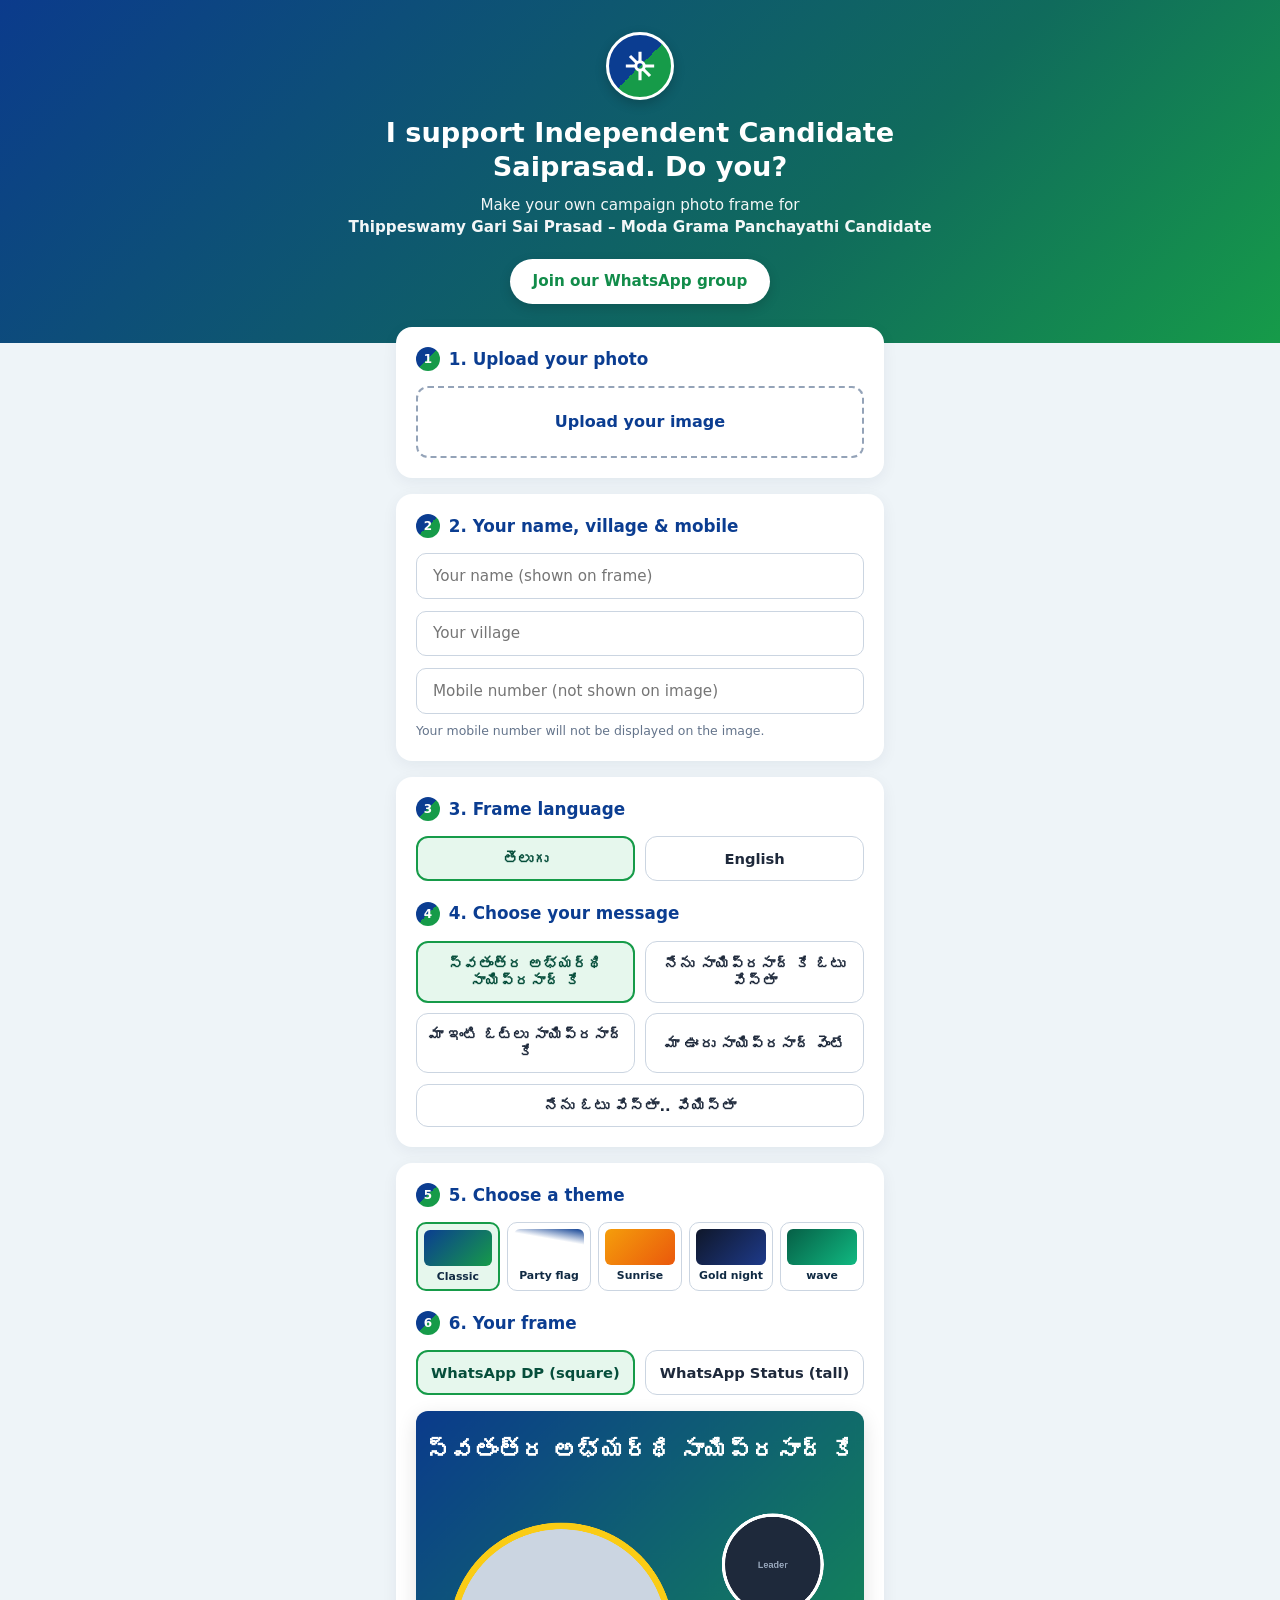
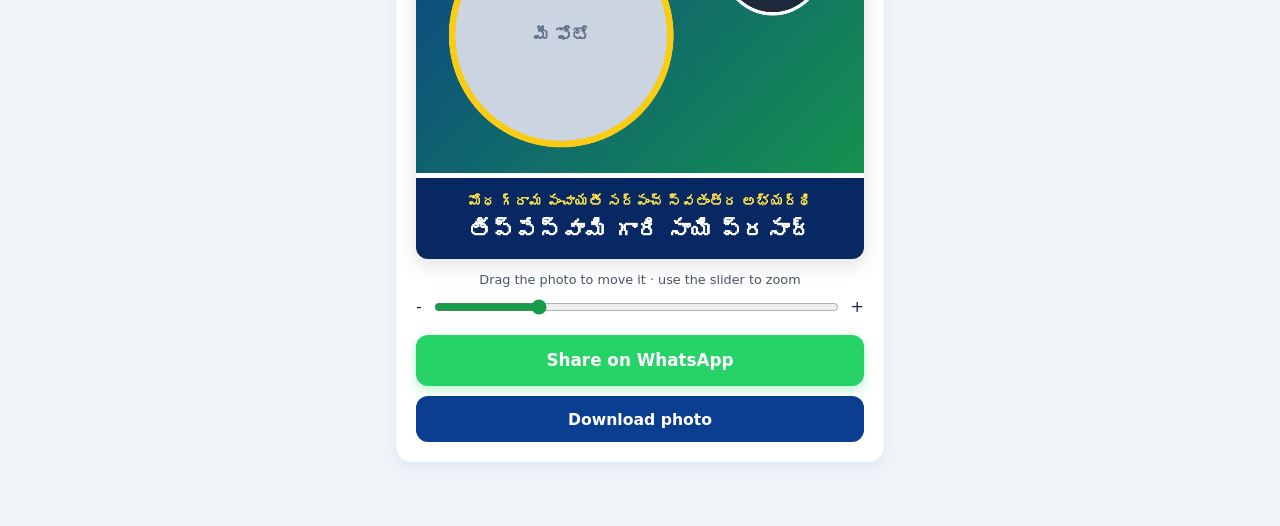
==== index.html @ f36d34f2 "Add files via upload" ====
<!DOCTYPE html>
<html lang="en">
<head>
  <meta charset="UTF-8" />
  <meta name="viewport" content="width=device-width, initial-scale=1.0" />
  <title>I Support Independent Candidate SaiPrasad</title>
  <link rel="stylesheet" href="style.css" />
</head>
<body>

  <!-- Header -->
  <header class="hero">
    <div class="logo-circle">
      <svg width="34" height="34" viewBox="0 0 24 24" fill="none" stroke="#fff" stroke-width="2.2">
        <circle cx="12" cy="12" r="3"/>
        <path d="M12 2v7M12 15v7M4.93 4.93l4.95 4.95M14.12 14.12l4.95 4.95M2 12h7M15 12h7"/>
      </svg>
    </div>
    <h1>I support Independent Candidate<br>Saiprasad. Do you?</h1>
    <p>Make your own campaign photo frame for<br><strong>Thippeswamy Gari Sai Prasad – Moda Grama Panchayathi Candidate</strong></p>
    <a href="#whatsapp-group" class="whatsapp-pill">Join our WhatsApp group</a>
  </header>

  <main class="container">

    <!-- Step 1: Upload -->
    <section class="card">
      <div class="step-title"><span class="step-badge">1</span> 1. Upload your photo</div>
      <label class="upload-box" for="photoInput">
        Upload your image
        <input type="file" id="photoInput" accept="image/*" hidden />
      </label>
    </section>

    <!-- Step 2: Supporter Info -->
    <section class="card">
      <div class="step-title"><span class="step-badge">2</span> 2. Your name, village &amp; mobile</div>
      <div class="input-group">
        <input type="text" id="supporterName" placeholder="Your name (shown on frame)" />
        <input type="text" id="supporterVillage" placeholder="Your village" />
        <input type="tel" id="supporterMobile" placeholder="Mobile number (not shown on image)" />
      </div>
      <p class="privacy-note">Your mobile number will not be displayed on the image.</p>
    </section>

    <!-- Step 3 & 4: Language & Slogans -->
    <section class="card">
      <div class="step-title"><span class="step-badge">3</span> 3. Frame language</div>
      <div class="grid-2" style="margin-bottom: 1.25rem;">
        <button type="button" class="opt-btn active" data-lang="te">తెలుగు</button>
        <button type="button" class="opt-btn" data-lang="en">English</button>
      </div>

      <div class="step-title"><span class="step-badge">4</span> 4. Choose your message</div>
      <div class="grid-2" id="sloganContainer"></div>
    </section>

    <!-- Step 5 & 6: Theme & Frame Size -->
    <section class="card">
      <div class="step-title"><span class="step-badge">5</span> 5. Choose a theme</div>
      <div class="theme-grid" id="themeGrid" style="margin-bottom: 1.25rem;">
        <div class="theme-card active" data-theme="classic">
          <div class="swatch" style="background: linear-gradient(135deg, #0b3d91, #169b49);"></div>
          <span class="theme-label">Classic</span>
        </div>
        <div class="theme-card" data-theme="flag">
          <div class="swatch" style="background: linear-gradient(190deg, #0b3d91, #ffffff 33%, #ffffff);"></div>
          <span class="theme-label">Party flag</span>
        </div>
        <div class="theme-card" data-theme="sunrise">
          <div class="swatch" style="background: linear-gradient(135deg, #f59e0b, #ea580c);"></div>
          <span class="theme-label">Sunrise</span>
        </div>
        <div class="theme-card" data-theme="gold">
          <div class="swatch" style="background: linear-gradient(135deg, #0f172a, #1e3a8a);"></div>
          <span class="theme-label">Gold night</span>
        </div>
        <div class="theme-card" data-theme="wave">
          <div class="swatch" style="background: linear-gradient(135deg, #065f46, #10b981);"></div>
          <span class="theme-label"> wave</span>
        </div>
      </div>

      <div class="step-title"><span class="step-badge">6</span> 6. Your frame</div>
      <div class="grid-2">
        <button type="button" class="opt-btn active" data-format="square">WhatsApp DP (square)</button>
        <button type="button" class="opt-btn" data-format="tall">WhatsApp Status (tall)</button>
      </div>

      <div class="canvas-wrapper">
        <canvas id="frameCanvas" width="1080" height="1080"></canvas>
      </div>

      <p class="controls-hint">Drag the photo to move it &middot; use the slider to zoom</p>
      <div class="zoom-row">
        <span>-</span>
        <input type="range" id="zoomSlider" min="0.5" max="2.5" step="0.02" value="1" />
        <span>+</span>
      </div>

      <button type="button" class="btn-primary" id="shareBtn">Share on WhatsApp</button>
      <button type="button" class="btn-secondary" id="downloadBtn">Download photo</button>
    </section>
  </main>

  <script src="app.js"></script>
</body>
</html>
---- style.css ----
:root {
  --blue: #0b3d91;
  --green: #169b49;
  --bg: #eef4f8;
  --card: #ffffff;
  --text: #102a43;
  --border: #cbd5e1;
  --active-bg: #e6f7ed;
}

* {
  box-sizing: border-box;
  margin: 0;
  padding: 0;
}

body {
  font-family: system-ui, -apple-system, 'Segoe UI', Roboto, 'Noto Sans Telugu', sans-serif;
  background-color: var(--bg);
  color: var(--text);
  line-height: 1.5;
  padding-bottom: 3rem;
}

.hero {
  background: linear-gradient(135deg, #0b3b8c 0%, #106b5c 65%, #169b49 100%);
  color: #ffffff;
  text-align: center;
  padding: 2rem 1.25rem 2.4rem;
  position: relative;
  overflow: hidden;
}

.logo-circle {
  width: 68px;
  height: 68px;
  border-radius: 50%;
  background: linear-gradient(135deg, #0b3d91 50%, #169b49 50%);
  border: 3px solid #ffffff;
  margin: 0 auto 1rem;
  display: flex;
  align-items: center;
  justify-content: center;
  box-shadow: 0 4px 12px rgba(0, 0, 0, 0.2);
}

.hero h1 {
  font-size: 1.7rem;
  font-weight: 800;
  line-height: 1.25;
  margin-bottom: 0.6rem;
}

.hero p {
  font-size: 0.95rem;
  opacity: 0.95;
  margin-bottom: 1.25rem;
}

.whatsapp-pill {
  display: inline-flex;
  align-items: center;
  gap: 0.5rem;
  background: #ffffff;
  color: #128c4a;
  font-weight: 700;
  font-size: 0.95rem;
  padding: 0.7rem 1.4rem;
  border-radius: 999px;
  text-decoration: none;
  box-shadow: 0 4px 12px rgba(0, 0, 0, 0.15);
}

.container {
  max-width: 520px;
  margin: -1rem auto 0;
  padding: 0 1rem;
  position: relative;
  z-index: 2;
}

.card {
  background: var(--card);
  border-radius: 16px;
  padding: 1.25rem;
  margin-bottom: 1rem;
  box-shadow: 0 4px 16px rgba(16, 42, 67, 0.06);
}

.step-title {
  display: flex;
  align-items: center;
  gap: 0.55rem;
  font-size: 1.05rem;
  font-weight: 700;
  color: #0b3d91;
  margin-bottom: 0.9rem;
}

.step-badge {
  width: 24px;
  height: 24px;
  border-radius: 50%;
  background: linear-gradient(135deg, #0b3d91 50%, #169b49 50%);
  color: #fff;
  font-size: 0.75rem;
  display: inline-flex;
  align-items: center;
  justify-content: center;
  flex-shrink: 0;
}

.upload-box {
  border: 2px dashed #94a3b8;
  border-radius: 12px;
  padding: 1.35rem;
  text-align: center;
  cursor: pointer;
  color: #0b3d91;
  font-weight: 700;
  font-size: 1rem;
  transition: background 0.2s;
  display: block;
}

.upload-box:hover {
  background: #f8fafc;
}

.input-group {
  display: flex;
  flex-direction: column;
  gap: 0.75rem;
}

input[type="text"],
input[type="tel"] {
  width: 100%;
  padding: 0.8rem 1rem;
  border: 1.5px solid var(--border);
  border-radius: 10px;
  font-size: 0.95rem;
  font-family: inherit;
  outline: none;
}

input:focus {
  border-color: var(--green);
}

.privacy-note {
  font-size: 0.78rem;
  color: #64748b;
  margin-top: 0.5rem;
}

.grid-2 {
  display: grid;
  grid-template-columns: 1fr 1fr;
  gap: 0.65rem;
}

.opt-btn {
  background: #ffffff;
  border: 1.5px solid var(--border);
  border-radius: 12px;
  padding: 0.75rem 0.6rem;
  font-family: inherit;
  font-size: 0.92rem;
  font-weight: 700;
  color: #1e293b;
  cursor: pointer;
  text-align: center;
  transition: all 0.15s ease;
}

.opt-btn.full {
  grid-column: 1 / -1;
}

.opt-btn.active {
  border: 2px solid var(--green);
  background: var(--active-bg);
  color: #064e3b;
}

.theme-grid {
  display: grid;
  grid-template-columns: repeat(5, 1fr);
  gap: 0.45rem;
}

.theme-card {
  border: 1.5px solid var(--border);
  border-radius: 10px;
  padding: 0.35rem;
  text-align: center;
  cursor: pointer;
  background: #fff;
}

.theme-card.active {
  border: 2px solid var(--green);
  background: var(--active-bg);
}

.swatch {
  height: 36px;
  border-radius: 6px;
  margin-bottom: 0.3rem;
}

.theme-label {
  font-size: 0.68rem;
  font-weight: 700;
  display: block;
  line-height: 1.15;
}

.canvas-wrapper {
  margin-top: 1rem;
  border-radius: 12px;
  overflow: hidden;
  box-shadow: 0 6px 20px rgba(0, 0, 0, 0.12);
  background: #e2e8f0;
  touch-action: none;
}

canvas {
  width: 100%;
  height: auto;
  display: block;
  cursor: grab;
}

canvas:active {
  cursor: grabbing;
}

.controls-hint {
  text-align: center;
  font-size: 0.8rem;
  color: #475569;
  margin: 0.65rem 0 0.4rem;
}

.zoom-row {
  display: flex;
  align-items: center;
  gap: 0.75rem;
  margin-bottom: 1rem;
}

.zoom-row input[type="range"] {
  flex: 1;
  accent-color: var(--green);
}

.btn-primary {
  width: 100%;
  background: #25d366;
  color: #ffffff;
  border: none;
  border-radius: 12px;
  padding: 0.95rem;
  font-size: 1.05rem;
  font-weight: 700;
  font-family: inherit;
  cursor: pointer;
  margin-bottom: 0.65rem;
  box-shadow: 0 4px 12px rgba(37, 211, 102, 0.3);
}

.btn-secondary {
  width: 100%;
  background: #0b3d91;
  color: #ffffff;
  border: none;
  border-radius: 12px;
  padding: 0.85rem;
  font-size: 0.98rem;
  font-weight: 700;
  font-family: inherit;
  cursor: pointer;
}
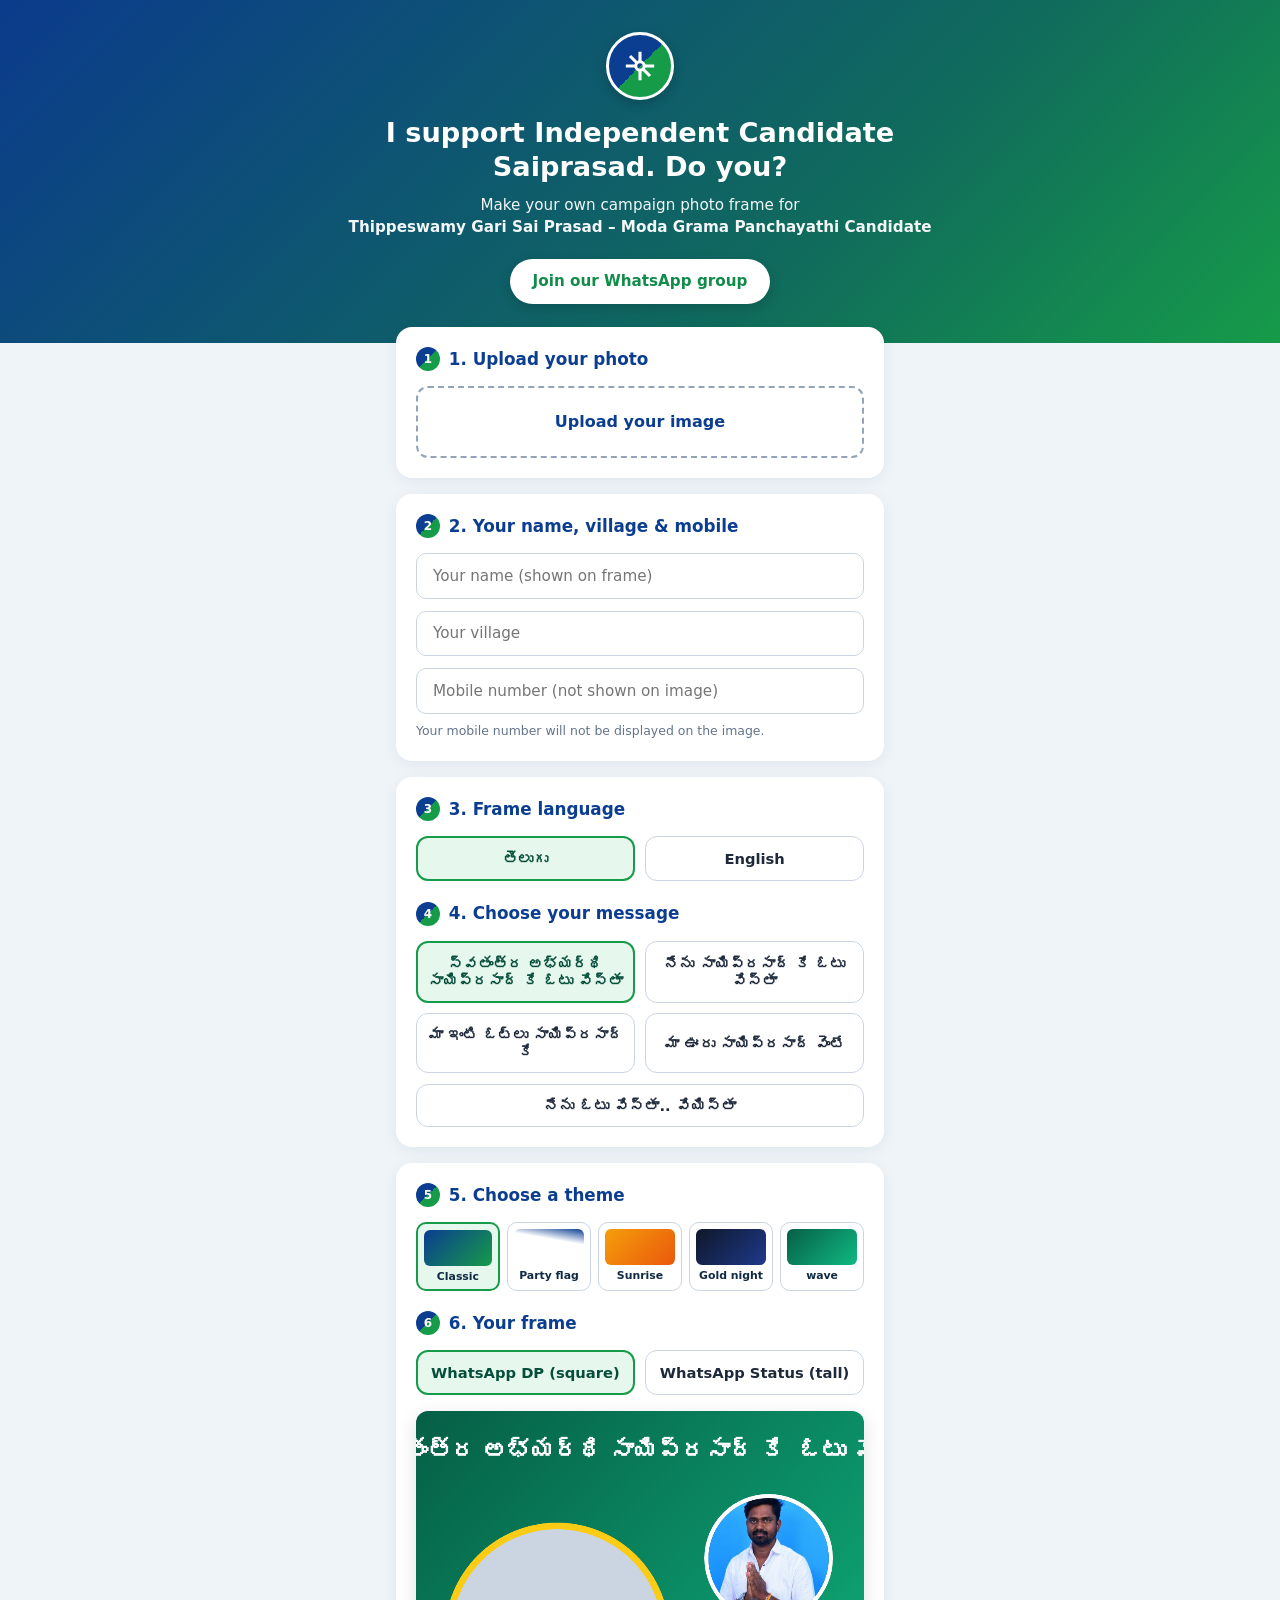
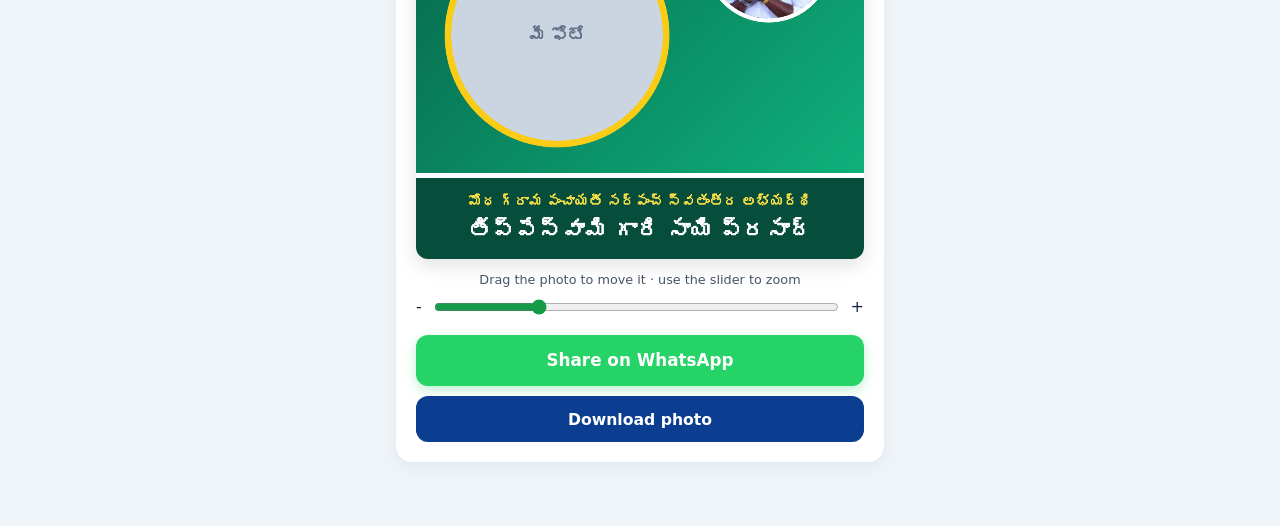
==== commit 5f3e3f55: "Update index.html" ====
--- a/index.html
+++ b/index.html
@@ -18,7 +18,7 @@
     </div>
     <h1>I support Independent Candidate<br>Saiprasad. Do you?</h1>
     <p>Make your own campaign photo frame for<br><strong>Thippeswamy Gari Sai Prasad – Moda Grama Panchayathi Candidate</strong></p>
-    <a href="#whatsapp-group" class="whatsapp-pill">Join our WhatsApp group</a>
+    <a href="https://chat.whatsapp.com/IqmFqqTO0n0EGqBAKA2Isl?s=sh&p=a&iam=2" class="whatsapp-pill">Join our WhatsApp group</a>
   </header>
 
   <main class="container">
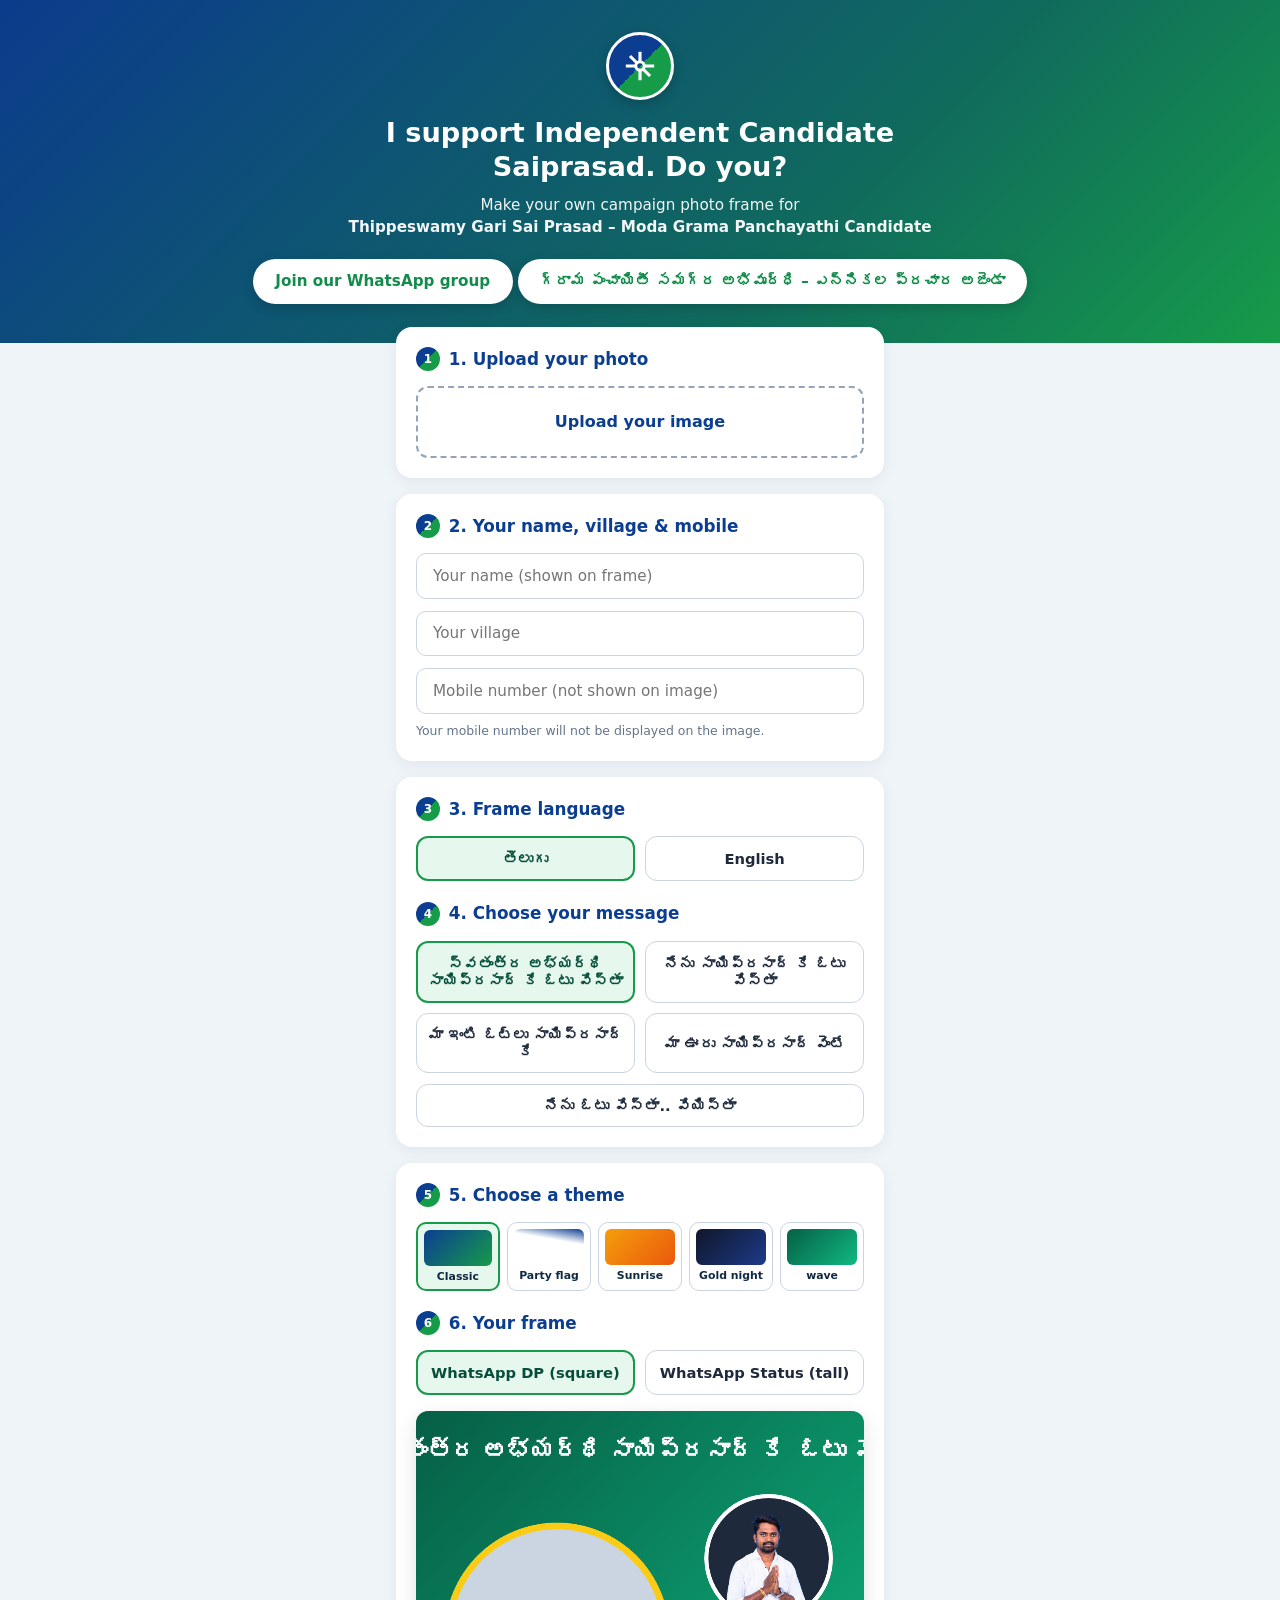
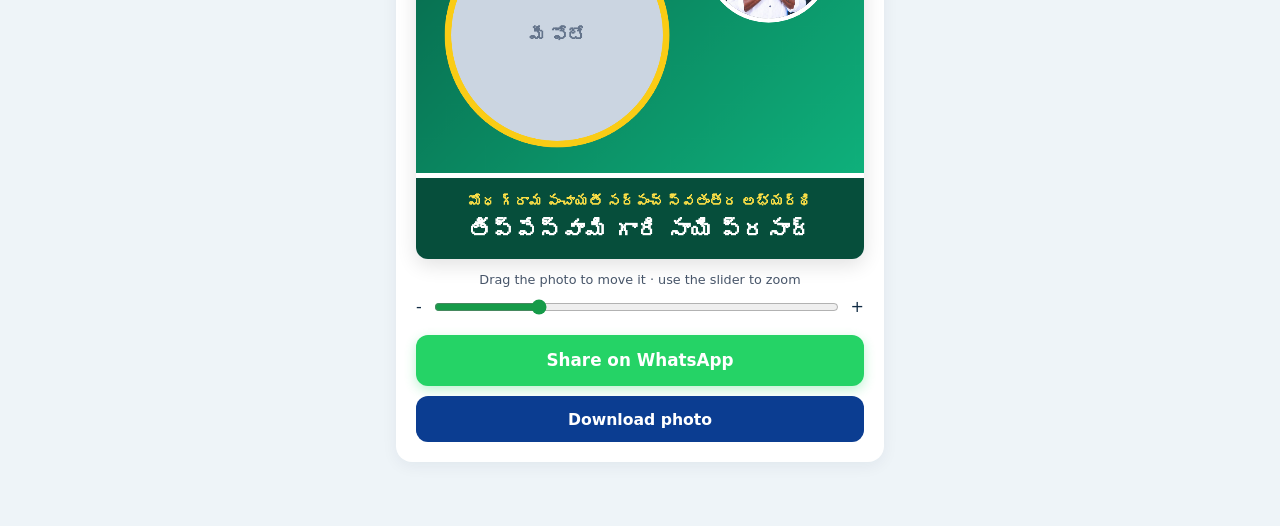
==== commit e5778bfc: "Update index.html" ====
--- a/index.html
+++ b/index.html
@@ -19,6 +19,8 @@
     <h1>I support Independent Candidate<br>Saiprasad. Do you?</h1>
     <p>Make your own campaign photo frame for<br><strong>Thippeswamy Gari Sai Prasad – Moda Grama Panchayathi Candidate</strong></p>
     <a href="https://chat.whatsapp.com/IqmFqqTO0n0EGqBAKA2Isl?s=sh&p=a&iam=2" class="whatsapp-pill">Join our WhatsApp group</a>
+    <a href="https://bnr7466-wq.github.io/yours-saiprasad-sarpach/" class="whatsapp-pill">గ్రామ పంచాయితీ సమగ్ర అభివృద్ధి – ఎన్నికల ప్రచార అజెండా
+</a>
   </header>
 
   <main class="container">
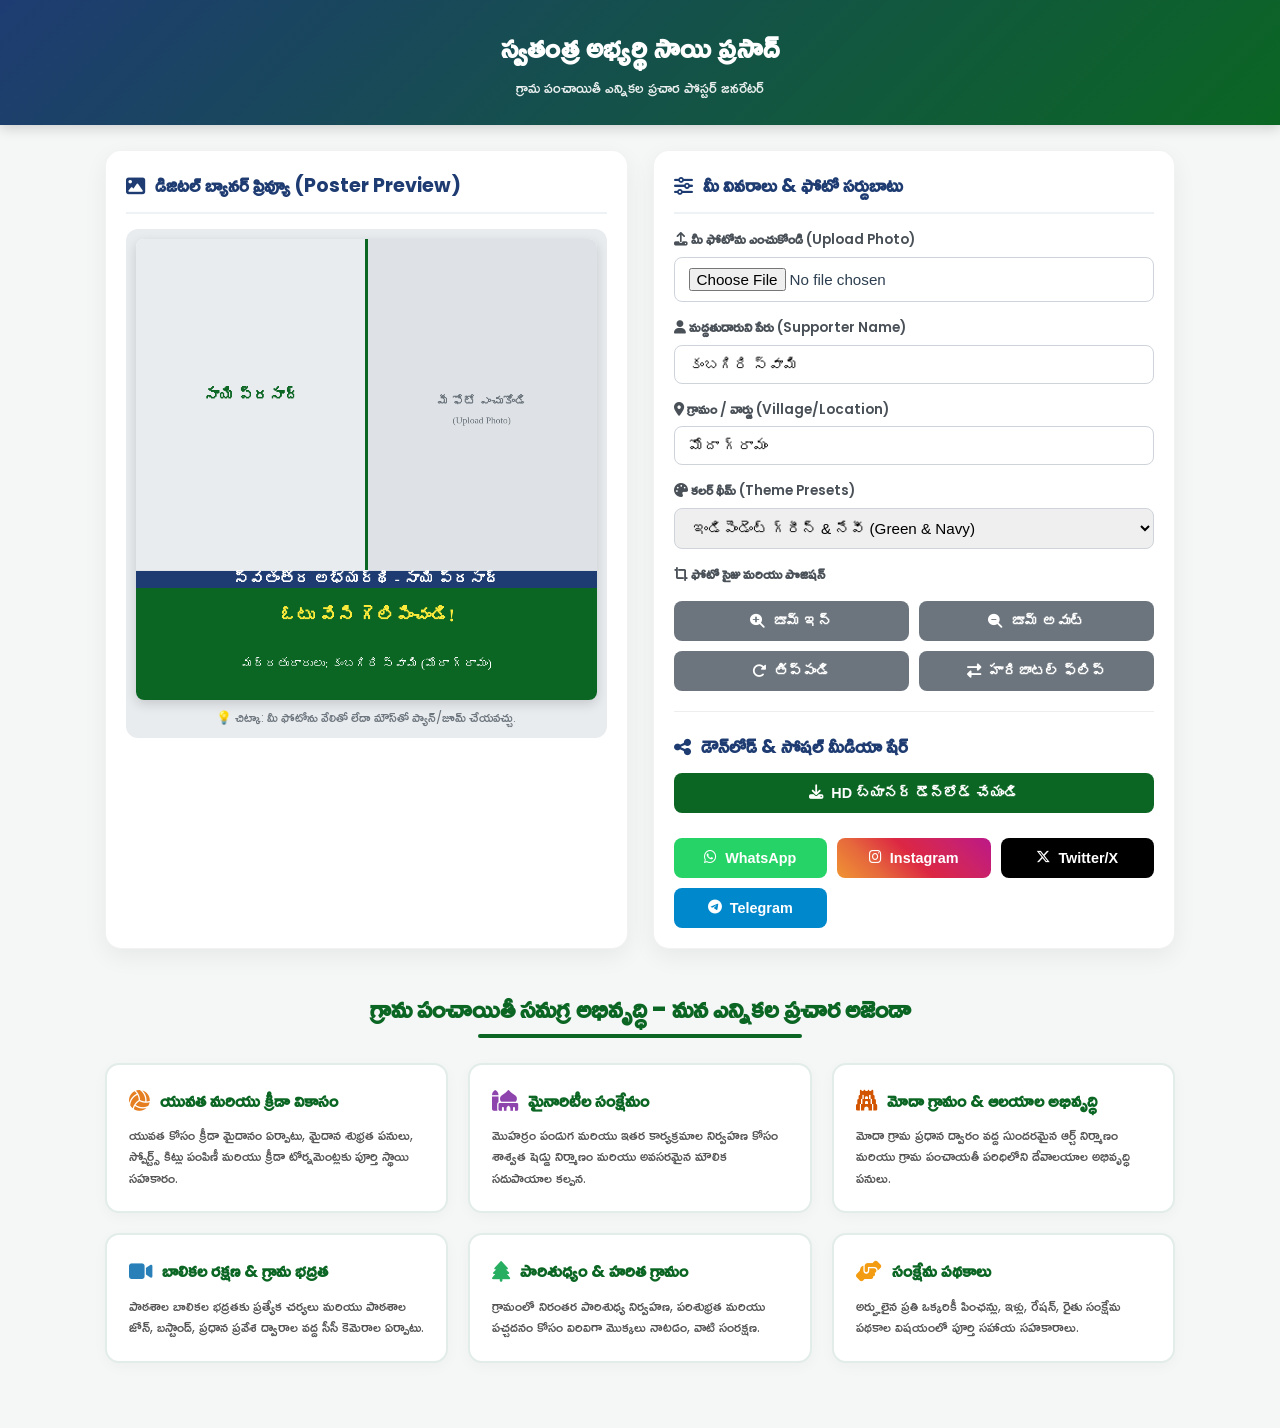
==== commit 2dba0777: "Add files via upload" ====
--- a/index.html
+++ b/index.html
@@ -1,110 +1,644 @@
 <!DOCTYPE html>
-<html lang="en">
+<html lang="te">
 <head>
-  <meta charset="UTF-8" />
-  <meta name="viewport" content="width=device-width, initial-scale=1.0" />
-  <title>I Support Independent Candidate SaiPrasad</title>
-  <link rel="stylesheet" href="style.css" />
+  <meta charset="UTF-8">
+  <meta name="viewport" content="width=device-width, initial-scale=1.0">
+  <title>Independent Candidate Sai Prasad - Campaign Banner Generator</title>
+  <!-- Google Fonts & Font Awesome Icons -->
+  <link href="https://fonts.googleapis.com/css2?family=Poppins:wght@400;600;700;800&family=Ramabhadra&display=swap" rel="stylesheet">
+  <link rel="stylesheet" href="https://cdnjs.cloudflare.com/ajax/libs/font-awesome/6.4.0/css/all.min.css">
+  
+  <style>
+    :root {
+      --primary-color: #0b6623;
+      --secondary-color: #1e3c72;
+      --accent-color: #ff9933;
+      --bg-color: #f4f7f6;
+      --card-bg: #ffffff;
+      --text-color: #2c3e50;
+    }
+
+    * {
+      box-sizing: border-box;
+      margin: 0;
+      padding: 0;
+    }
+
+    body {
+      font-family: 'Poppins', 'Ramabhadra', sans-serif;
+      background-color: var(--bg-color);
+      color: var(--text-color);
+      line-height: 1.6;
+      padding-bottom: 40px;
+    }
+
+    header {
+      background: linear-gradient(135deg, var(--secondary-color), var(--primary-color));
+      color: white;
+      text-align: center;
+      padding: 25px 15px;
+      box-shadow: 0 4px 12px rgba(0,0,0,0.15);
+    }
+
+    header h1 {
+      font-size: 1.8rem;
+      font-weight: 800;
+      letter-spacing: 0.5px;
+    }
+
+    header p {
+      font-size: 0.95rem;
+      opacity: 0.9;
+      margin-top: 5px;
+    }
+
+    .container {
+      max-width: 1100px;
+      margin: 25px auto;
+      padding: 0 15px;
+    }
+
+    .app-grid {
+      display: grid;
+      grid-template-columns: 1fr;
+      gap: 25px;
+    }
+
+    @media (min-width: 900px) {
+      .app-grid {
+        grid-template-columns: 1fr 1fr;
+      }
+    }
+
+    .card {
+      background: var(--card-bg);
+      border-radius: 16px;
+      padding: 20px;
+      box-shadow: 0 8px 24px rgba(0,0,0,0.06);
+      border: 1px solid rgba(0,0,0,0.05);
+    }
+
+    .card-title {
+      font-size: 1.2rem;
+      font-weight: 700;
+      margin-bottom: 15px;
+      color: var(--secondary-color);
+      display: flex;
+      align-items: center;
+      gap: 10px;
+      border-bottom: 2px solid #eef2f5;
+      padding-bottom: 10px;
+    }
+
+    /* Canvas Area */
+    .canvas-container {
+      display: flex;
+      flex-direction: column;
+      align-items: center;
+      justify-content: center;
+      background: #e9ecef;
+      border-radius: 12px;
+      overflow: hidden;
+      padding: 10px;
+    }
+
+    canvas {
+      width: 100%;
+      max-width: 480px;
+      height: auto;
+      border-radius: 8px;
+      box-shadow: 0 4px 12px rgba(0,0,0,0.15);
+      background: #ffffff;
+      touch-action: none;
+    }
+
+    .canvas-hint {
+      font-size: 0.8rem;
+      color: #6c757d;
+      margin-top: 8px;
+    }
+
+    /* Form Controls */
+    .form-group {
+      margin-bottom: 15px;
+    }
+
+    label {
+      display: block;
+      font-size: 0.85rem;
+      font-weight: 600;
+      margin-bottom: 6px;
+      color: #495057;
+    }
+
+    input[type="text"], select, input[type="file"] {
+      width: 100%;
+      padding: 10px 14px;
+      border: 1.5px solid #ced4da;
+      border-radius: 8px;
+      font-size: 0.95rem;
+      outline: none;
+      transition: border-color 0.2s;
+    }
+
+    input[type="text"]:focus, select:focus {
+      border-color: var(--primary-color);
+    }
+
+    /* Interactive Controls */
+    .controls-grid {
+      display: grid;
+      grid-template-columns: repeat(2, 1fr);
+      gap: 10px;
+      margin-top: 15px;
+    }
+
+    .btn {
+      display: inline-flex;
+      align-items: center;
+      justify-content: center;
+      gap: 8px;
+      padding: 12px 18px;
+      border: none;
+      border-radius: 8px;
+      font-size: 0.9rem;
+      font-weight: 600;
+      cursor: pointer;
+      transition: all 0.2s ease;
+      text-decoration: none;
+    }
+
+    .btn-primary { background-color: var(--primary-color); color: white; }
+    .btn-secondary { background-color: #6c757d; color: white; }
+    .btn-whatsapp { background-color: #25D366; color: white; }
+    .btn-instagram { background: linear-gradient(45deg, #f09433 0%, #e6683c 25%, #dc2743 50%, #cc2366 75%, #bc1888 100%); color: white; }
+    .btn-twitter { background-color: #000000; color: white; }
+    .btn-telegram { background-color: #0088cc; color: white; }
+
+    .btn:hover {
+      opacity: 0.9;
+      transform: translateY(-1px);
+    }
+
+    .share-buttons {
+      display: grid;
+      grid-template-columns: repeat(auto-fit, minmax(140px, 1fr));
+      gap: 10px;
+      margin-top: 15px;
+    }
+
+    /* Manifesto Section */
+    .manifesto-section {
+      margin-top: 40px;
+    }
+
+    .manifesto-header {
+      text-align: center;
+      margin-bottom: 25px;
+    }
+
+    .manifesto-header h2 {
+      font-size: 1.6rem;
+      color: var(--primary-color);
+      font-weight: 800;
+      position: relative;
+      display: inline-block;
+      padding-bottom: 8px;
+    }
+
+    .manifesto-header h2::after {
+      content: '';
+      position: absolute;
+      bottom: 0;
+      left: 20%;
+      right: 20%;
+      height: 4px;
+      background: var(--primary-color);
+      border-radius: 2px;
+    }
+
+    .manifesto-grid {
+      display: grid;
+      grid-template-columns: 1fr;
+      gap: 20px;
+    }
+
+    @media (min-width: 600px) {
+      .manifesto-grid {
+        grid-template-columns: repeat(2, 1fr);
+      }
+    }
+
+    @media (min-width: 992px) {
+      .manifesto-grid {
+        grid-template-columns: repeat(3, 1fr);
+      }
+    }
+
+    .agenda-card {
+      background: white;
+      border-radius: 14px;
+      padding: 22px;
+      border: 2px solid #e2ece9;
+      box-shadow: 0 4px 15px rgba(0,0,0,0.03);
+      transition: transform 0.2s, box-shadow 0.2s;
+    }
+
+    .agenda-card:hover {
+      transform: translateY(-4px);
+      box-shadow: 0 8px 20px rgba(11, 102, 35, 0.12);
+      border-color: var(--primary-color);
+    }
+
+    .agenda-title {
+      font-size: 1.1rem;
+      font-weight: 700;
+      color: var(--primary-color);
+      margin-bottom: 10px;
+      display: flex;
+      align-items: center;
+      gap: 10px;
+    }
+
+    .agenda-title i {
+      font-size: 1.3rem;
+    }
+
+    .agenda-desc {
+      font-size: 0.9rem;
+      color: #555;
+      line-height: 1.5;
+    }
+  </style>
 </head>
 <body>
 
-  <!-- Header -->
-  <header class="hero">
-    <div class="logo-circle">
-      <svg width="34" height="34" viewBox="0 0 24 24" fill="none" stroke="#fff" stroke-width="2.2">
-        <circle cx="12" cy="12" r="3"/>
-        <path d="M12 2v7M12 15v7M4.93 4.93l4.95 4.95M14.12 14.12l4.95 4.95M2 12h7M15 12h7"/>
-      </svg>
+  <header>
+    <h1>స్వతంత్ర అభ్యర్థి సాయి ప్రసాద్</h1>
+    <p>గ్రామ పంచాయితీ ఎన్నికల ప్రచార పోస్టర్ జనరేటర్</p>
+  </header>
+
+  <div class="container">
+    <div class="app-grid">
+      
+      <!-- Canvas Preview Area -->
+      <div class="card">
+        <div class="card-title">
+          <i class="fa-solid fa-image"></i> డిజిటల్ బ్యానర్ ప్రివ్యూ (Poster Preview)
+        </div>
+        <div class="canvas-container">
+          <canvas id="bannerCanvas" width="1080" height="1080"></canvas>
+          <p class="canvas-hint">💡 చిట్కా: మీ ఫోటోను వేలితో లేదా మౌస్‌తో ప్యాన్/జూమ్ చేయవచ్చు.</p>
+        </div>
+      </div>
+
+      <!-- Controls Area -->
+      <div class="card">
+        <div class="card-title">
+          <i class="fa-solid fa-sliders"></i> మీ వివరాలు & ఫోటో సర్దుబాటు
+        </div>
+
+        <div class="form-group">
+          <label><i class="fa-solid fa-upload"></i> మీ ఫోటోను ఎంచుకోండి (Upload Photo)</label>
+          <input type="file" id="userPhotoInput" accept="image/*">
+        </div>
+
+        <div class="form-group">
+          <label><i class="fa-solid fa-user"></i> మద్దతుదారుని పేరు (Supporter Name)</label>
+          <input type="text" id="supporterName" value="కంబగిరి స్వామి" placeholder="మీ పేరు నమోదు చేయండి">
+        </div>
+
+        <div class="form-group">
+          <label><i class="fa-solid fa-location-dot"></i> గ్రామం / వార్డు (Village/Location)</label>
+          <input type="text" id="supporterLocation" value="మోదా గ్రామం" placeholder="మీ ఊరి పేరు">
+        </div>
+
+        <div class="form-group">
+          <label><i class="fa-solid fa-palette"></i> కలర్ థీమ్ (Theme Presets)</label>
+          <select id="themeSelect">
+            <option value="green">ఇండిపెండెంట్ గ్రీన్ & నేవీ (Green & Navy)</option>
+            <option value="saffron">రాయల్ ప్లాటినం & ఆరెంజ్ (Saffron & Slate)</option>
+            <option value="emerald">మోడరన్ ఎమరాల్డ్ & గోల్డ్ (Emerald & Gold)</option>
+          </select>
+        </div>
+
+        <!-- Transform Controls -->
+        <label><i class="fa-solid fa-crop-simple"></i> ఫోటో సైజు మరియు పొజిషన్</label>
+        <div class="controls-grid">
+          <button class="btn btn-secondary" id="zoomInBtn"><i class="fa-solid fa-magnifying-glass-plus"></i> జూమ్ ఇన్</button>
+          <button class="btn btn-secondary" id="zoomOutBtn"><i class="fa-solid fa-magnifying-glass-minus"></i> జూమ్ అవుట్</button>
+          <button class="btn btn-secondary" id="rotateBtn"><i class="fa-solid fa-rotate-right"></i> తిప్పండి</button>
+          <button class="btn btn-secondary" id="flipBtn"><i class="fa-solid fa-right-left"></i> హారిజాంటల్ ఫ్లిప్</button>
+        </div>
+
+        <hr style="margin: 20px 0; border: 0; border-top: 1px solid #eee;">
+
+        <!-- Download & Sharing Section -->
+        <div class="card-title" style="border:none; padding:0; margin-bottom:10px;">
+          <i class="fa-solid fa-share-nodes"></i> డౌన్‌లోడ్ & సోషల్ మీడియా షేర్
+        </div>
+        
+        <button class="btn btn-primary" id="downloadBtn" style="width: 100%; margin-bottom: 10px;">
+          <i class="fa-solid fa-download"></i> HD బ్యానర్ డౌన్‌లోడ్ చేయండి
+        </button>
+
+        <div class="share-buttons">
+          <button class="btn btn-whatsapp" id="shareWhatsapp">
+            <i class="fa-brands fa-whatsapp"></i> WhatsApp
+          </button>
+          <button class="btn btn-instagram" id="shareInstagram">
+            <i class="fa-brands fa-instagram"></i> Instagram
+          </button>
+          <button class="btn btn-twitter" id="shareTwitter">
+            <i class="fa-brands fa-x-twitter"></i> Twitter/X
+          </button>
+          <button class="btn btn-telegram" id="shareTelegram">
+            <i class="fa-brands fa-telegram"></i> Telegram
+          </button>
+        </div>
+      </div>
+
     </div>
-    <h1>I support Independent Candidate<br>Saiprasad. Do you?</h1>
-    <p>Make your own campaign photo frame for<br><strong>Thippeswamy Gari Sai Prasad – Moda Grama Panchayathi Candidate</strong></p>
-    <a href="https://chat.whatsapp.com/IqmFqqTO0n0EGqBAKA2Isl?s=sh&p=a&iam=2" class="whatsapp-pill">Join our WhatsApp group</a>
-    <a href="https://bnr7466-wq.github.io/yours-saiprasad-sarpach/" class="whatsapp-pill">గ్రామ పంచాయితీ సమగ్ర అభివృద్ధి – ఎన్నికల ప్రచార అజెండా
-</a>
-  </header>
-
-  <main class="container">
-
-    <!-- Step 1: Upload -->
-    <section class="card">
-      <div class="step-title"><span class="step-badge">1</span> 1. Upload your photo</div>
-      <label class="upload-box" for="photoInput">
-        Upload your image
-        <input type="file" id="photoInput" accept="image/*" hidden />
-      </label>
-    </section>
-
-    <!-- Step 2: Supporter Info -->
-    <section class="card">
-      <div class="step-title"><span class="step-badge">2</span> 2. Your name, village &amp; mobile</div>
-      <div class="input-group">
-        <input type="text" id="supporterName" placeholder="Your name (shown on frame)" />
-        <input type="text" id="supporterVillage" placeholder="Your village" />
-        <input type="tel" id="supporterMobile" placeholder="Mobile number (not shown on image)" />
+
+    <!-- 6 Election Manifesto Agenda Cards -->
+    <div class="manifesto-section">
+      <div class="manifesto-header">
+        <h2>గ్రామ పంచాయితీ సమగ్ర అభివృద్ధి - మన ఎన్నికల ప్రచార అజెండా</h2>
       </div>
-      <p class="privacy-note">Your mobile number will not be displayed on the image.</p>
-    </section>
-
-    <!-- Step 3 & 4: Language & Slogans -->
-    <section class="card">
-      <div class="step-title"><span class="step-badge">3</span> 3. Frame language</div>
-      <div class="grid-2" style="margin-bottom: 1.25rem;">
-        <button type="button" class="opt-btn active" data-lang="te">తెలుగు</button>
-        <button type="button" class="opt-btn" data-lang="en">English</button>
+
+      <div class="manifesto-grid">
+
+        <!-- Point 1 -->
+        <div class="agenda-card">
+          <div class="agenda-title">
+            <i class="fa-solid fa-volleyball" style="color:#e67e22;"></i> యువత మరియు క్రీడా వికాసం
+          </div>
+          <div class="agenda-desc">
+            యువత కోసం క్రీడా మైదానం ఏర్పాటు, మైదాన శుభ్రత పనులు, స్పోర్ట్స్ కిట్లు పంపిణీ మరియు క్రీడా టోర్నమెంట్లకు పూర్తి స్థాయి సహకారం.
+          </div>
+        </div>
+
+        <!-- Point 2 -->
+        <div class="agenda-card">
+          <div class="agenda-title">
+            <i class="fa-solid fa-mosque" style="color:#8e44ad;"></i> మైనారిటీల సంక్షేమం
+          </div>
+          <div class="agenda-desc">
+            మొహర్రం పండుగ మరియు ఇతర కార్యక్రమాల నిర్వహణ కోసం శాశ్వత షెడ్డు నిర్మాణం మరియు అవసరమైన మౌలిక సదుపాయాల కల్పన.
+          </div>
+        </div>
+
+        <!-- Point 3 -->
+        <div class="agenda-card">
+          <div class="agenda-title">
+            <i class="fa-solid fa-gopuram" style="color:#d35400;"></i> మోదా గ్రామం & ఆలయాల అభివృద్ధి
+          </div>
+          <div class="agenda-desc">
+            మోదా గ్రామ ప్రధాన ద్వారం వద్ద సుందరమైన ఆర్చ్ నిర్మాణం మరియు గ్రామ పంచాయతీ పరిధిలోని దేవాలయాల అభివృద్ధి పనులు.
+          </div>
+        </div>
+
+        <!-- Point 4 -->
+        <div class="agenda-card">
+          <div class="agenda-title">
+            <i class="fa-solid fa-video" style="color:#2980b9;"></i> బాలికల రక్షణ & గ్రామ భద్రత
+          </div>
+          <div class="agenda-desc">
+            పాఠశాల బాలికల భద్రతకు ప్రత్యేక చర్యలు మరియు పాఠశాల జోన్, బస్టాండ్, ప్రధాన ప్రవేశ ద్వారాల వద్ద సీసీ కెమెరాల ఏర్పాటు.
+          </div>
+        </div>
+
+        <!-- Point 5 -->
+        <div class="agenda-card">
+          <div class="agenda-title">
+            <i class="fa-solid fa-tree" style="color:#27ae60;"></i> పారిశుధ్యం & హరిత గ్రామం
+          </div>
+          <div class="agenda-desc">
+            గ్రామంలో నిరంతర పారిశుధ్య నిర్వహణ, పరిశుభ్రత మరియు పచ్చదనం కోసం విరివిగా మొక్కలు నాటడం, వాటి సంరక్షణ.
+          </div>
+        </div>
+
+        <!-- Point 6 -->
+        <div class="agenda-card">
+          <div class="agenda-title">
+            <i class="fa-solid fa-handshake-angle" style="color:#f39c12;"></i> సంక్షేమ పథకాలు
+          </div>
+          <div class="agenda-desc">
+            అర్హులైన ప్రతి ఒక్కరికీ పింఛన్లు, ఇళ్లు, రేషన్, రైతు సంక్షేమ పథకాల విషయంలో పూర్తి సహాయ సహకారాలు.
+          </div>
+        </div>
+
       </div>
-
-      <div class="step-title"><span class="step-badge">4</span> 4. Choose your message</div>
-      <div class="grid-2" id="sloganContainer"></div>
-    </section>
-
-    <!-- Step 5 & 6: Theme & Frame Size -->
-    <section class="card">
-      <div class="step-title"><span class="step-badge">5</span> 5. Choose a theme</div>
-      <div class="theme-grid" id="themeGrid" style="margin-bottom: 1.25rem;">
-        <div class="theme-card active" data-theme="classic">
-          <div class="swatch" style="background: linear-gradient(135deg, #0b3d91, #169b49);"></div>
-          <span class="theme-label">Classic</span>
-        </div>
-        <div class="theme-card" data-theme="flag">
-          <div class="swatch" style="background: linear-gradient(190deg, #0b3d91, #ffffff 33%, #ffffff);"></div>
-          <span class="theme-label">Party flag</span>
-        </div>
-        <div class="theme-card" data-theme="sunrise">
-          <div class="swatch" style="background: linear-gradient(135deg, #f59e0b, #ea580c);"></div>
-          <span class="theme-label">Sunrise</span>
-        </div>
-        <div class="theme-card" data-theme="gold">
-          <div class="swatch" style="background: linear-gradient(135deg, #0f172a, #1e3a8a);"></div>
-          <span class="theme-label">Gold night</span>
-        </div>
-        <div class="theme-card" data-theme="wave">
-          <div class="swatch" style="background: linear-gradient(135deg, #065f46, #10b981);"></div>
-          <span class="theme-label"> wave</span>
-        </div>
-      </div>
-
-      <div class="step-title"><span class="step-badge">6</span> 6. Your frame</div>
-      <div class="grid-2">
-        <button type="button" class="opt-btn active" data-format="square">WhatsApp DP (square)</button>
-        <button type="button" class="opt-btn" data-format="tall">WhatsApp Status (tall)</button>
-      </div>
-
-      <div class="canvas-wrapper">
-        <canvas id="frameCanvas" width="1080" height="1080"></canvas>
-      </div>
-
-      <p class="controls-hint">Drag the photo to move it &middot; use the slider to zoom</p>
-      <div class="zoom-row">
-        <span>-</span>
-        <input type="range" id="zoomSlider" min="0.5" max="2.5" step="0.02" value="1" />
-        <span>+</span>
-      </div>
-
-      <button type="button" class="btn-primary" id="shareBtn">Share on WhatsApp</button>
-      <button type="button" class="btn-secondary" id="downloadBtn">Download photo</button>
-    </section>
-  </main>
-
-  <script src="app.js"></script>
+    </div>
+  </div>
+
+  <script>
+    const canvas = document.getElementById('bannerCanvas');
+    const ctx = canvas.getContext('2d');
+
+    // Images State
+    let leaderImg = new Image();
+    let userImg = null;
+
+    // User Image Transformation State
+    let scale = 1;
+    let offsetX = 0;
+    let offsetY = 0;
+    let rotation = 0;
+    let isFlipped = false;
+
+    // Dragging State
+    let isDragging = false;
+    let startX, startY;
+
+    // Preload Fixed Candidate Image (photo.jpg)
+    leaderImg.src = 'photo.jpg';
+    leaderImg.onload = () => drawCanvas();
+    leaderImg.onerror = () => {
+      console.log('photo.jpg not found, using SVG canvas fallback.');
+      drawCanvas();
+    };
+
+    // User Photo Upload
+    document.getElementById('userPhotoInput').addEventListener('change', function(e) {
+      const file = e.target.files[0];
+      if (file) {
+        const reader = new FileReader();
+        reader.onload = function(evt) {
+          userImg = new Image();
+          userImg.onload = function() {
+            scale = 1;
+            offsetX = 0;
+            offsetY = 0;
+            rotation = 0;
+            isFlipped = false;
+            drawCanvas();
+          };
+          userImg.src = evt.target.result;
+        };
+        reader.readAsDataURL(file);
+      }
+    });
+
+    // Event Listeners for Live Text & Theme Changes
+    document.getElementById('supporterName').addEventListener('input', drawCanvas);
+    document.getElementById('supporterLocation').addEventListener('input', drawCanvas);
+    document.getElementById('themeSelect').addEventListener('change', drawCanvas);
+
+    // Image Transform Buttons
+    document.getElementById('zoomInBtn').addEventListener('click', () => { scale *= 1.1; drawCanvas(); });
+    document.getElementById('zoomOutBtn').addEventListener('click', () => { scale /= 1.1; drawCanvas(); });
+    document.getElementById('rotateBtn').addEventListener('click', () => { rotation += 90; drawCanvas(); });
+    document.getElementById('flipBtn').addEventListener('click', () => { isFlipped = !isFlipped; drawCanvas(); });
+
+    // Drag & Touch Handling
+    canvas.addEventListener('mousedown', startDrag);
+    canvas.addEventListener('mousemove', drag);
+    canvas.addEventListener('mouseup', stopDrag);
+    canvas.addEventListener('mouseleave', stopDrag);
+
+    canvas.addEventListener('touchstart', (e) => startDrag(e.touches[0]));
+    canvas.addEventListener('touchmove', (e) => drag(e.touches[0]));
+    canvas.addEventListener('touchend', stopDrag);
+
+    function startDrag(e) {
+      isDragging = true;
+      const rect = canvas.getBoundingClientRect();
+      const scaleX = canvas.width / rect.width;
+      const scaleY = canvas.height / rect.height;
+      startX = e.clientX * scaleX - offsetX;
+      startY = e.clientY * scaleY - offsetY;
+    }
+
+    function drag(e) {
+      if (!isDragging || !userImg) return;
+      const rect = canvas.getBoundingClientRect();
+      const scaleX = canvas.width / rect.width;
+      const scaleY = canvas.height / rect.height;
+      offsetX = e.clientX * scaleX - startX;
+      offsetY = e.clientY * scaleY - startY;
+      drawCanvas();
+    }
+
+    function stopDrag() {
+      isDragging = false;
+    }
+
+    // Main Canvas Render Engine
+    function drawCanvas() {
+      const w = canvas.width;
+      const h = canvas.height;
+      const theme = document.getElementById('themeSelect').value;
+
+      let primaryBg = '#0b6623';
+      let accentBg = '#1e3c72';
+
+      if (theme === 'saffron') { primaryBg = '#ff9933'; accentBg = '#2c3e50'; }
+      if (theme === 'emerald') { primaryBg = '#005f73'; accentBg = '#94d2bd'; }
+
+      ctx.clearRect(0, 0, w, h);
+
+      // Background Grid Pattern
+      ctx.fillStyle = '#f8f9fa';
+      ctx.fillRect(0, 0, w, h);
+
+      // Left Panel: Fixed Leader Photo
+      ctx.save();
+      ctx.beginPath();
+      ctx.rect(0, 0, w / 2, h * 0.72);
+      ctx.clip();
+      if (leaderImg.complete && leaderImg.naturalWidth !== 0) {
+        ctx.drawImage(leaderImg, 0, 0, w / 2, h * 0.72);
+      } else {
+        ctx.fillStyle = '#e9ecef';
+        ctx.fillRect(0, 0, w / 2, h * 0.72);
+        ctx.fillStyle = primaryBg;
+        ctx.font = 'bold 36px Ramabhadra';
+        ctx.textAlign = 'center';
+        ctx.fillText('సాయి ప్రసాద్', w / 4, h * 0.35);
+      }
+      ctx.restore();
+
+      // Right Panel: User / Supporter Photo
+      ctx.save();
+      ctx.beginPath();
+      ctx.rect(w / 2, 0, w / 2, h * 0.72);
+      ctx.clip();
+      if (userImg) {
+        ctx.translate(w * 0.75 + offsetX, h * 0.36 + offsetY);
+        ctx.rotate((rotation * Math.PI) / 180);
+        ctx.scale(isFlipped ? -scale : scale, scale);
+        ctx.drawImage(userImg, -userImg.width / 2, -userImg.height / 2);
+      } else {
+        ctx.fillStyle = '#dee2e6';
+        ctx.fillRect(w / 2, 0, w / 2, h * 0.72);
+        ctx.fillStyle = '#6c757d';
+        ctx.font = 'bold 28px Poppins';
+        ctx.textAlign = 'center';
+        ctx.fillText('మీ ఫోటో ఎంచుకోండి', w * 0.75, h * 0.36);
+        ctx.font = '22px Poppins';
+        ctx.fillText('(Upload Photo)', w * 0.75, h * 0.40);
+      }
+      ctx.restore();
+
+      // Center Dividing Stripe
+      ctx.fillStyle = primaryBg;
+      ctx.fillRect(w / 2 - 4, 0, 8, h * 0.72);
+
+      // Bottom Campaign Banner Card Overlay
+      ctx.fillStyle = primaryBg;
+      ctx.fillRect(0, h * 0.72, w, h * 0.28);
+
+      ctx.fillStyle = accentBg;
+      ctx.fillRect(0, h * 0.72, w, 40);
+
+      // Banner Text Content
+      ctx.fillStyle = '#ffffff';
+      ctx.font = 'bold 36px Ramabhadra';
+      ctx.textAlign = 'center';
+      ctx.fillText('స్వతంత్ర అభ్యర్థి - సాయి ప్రసాద్', w / 2, h * 0.72 + 30);
+
+      ctx.font = 'bold 42px Ramabhadra';
+      ctx.fillStyle = '#ffeb3b';
+      ctx.fillText('ఓటు వేసి గెలిపించండి!', w / 2, h * 0.83);
+
+      // Dynamic Supporter & Location Text
+      const name = document.getElementById('supporterName').value || '';
+      const location = document.getElementById('supporterLocation').value || '';
+
+      ctx.fillStyle = '#ffffff';
+      ctx.font = '28px Ramabhadra';
+      ctx.fillText(`మద్దతుదారులు: ${name} (${location})`, w / 2, h * 0.93);
+    }
+
+    // High-Res Image Download Button
+    document.getElementById('downloadBtn').addEventListener('click', () => {
+      const link = document.createElement('a');
+      link.download = 'sai-prasad-campaign-banner.png';
+      link.href = canvas.toDataURL('image/png');
+      link.click();
+    });
+
+    // Social Sharing Functionalities
+    const shareText = "స్వతంత్ర అభ్యర్థి సాయి ప్రసాద్ గారికి మీ అమూల్యమైన ఓటు వేసి గెలిపించండి! మన గ్రామం, మన హక్కు!";
+    const pageUrl = window.location.href;
+
+    document.getElementById('shareWhatsapp').addEventListener('click', () => {
+      window.open(`https://api.whatsapp.com/send?text=${encodeURIComponent(shareText + ' ' + pageUrl)}`, '_blank');
+    });
+
+    document.getElementById('shareInstagram').addEventListener('click', () => {
+      alert('బ్యానర్‌ను డౌన్‌లోడ్ చేసి మీ ఇన్‌స్టాగ్రామ్ స్టోరీ లేదా పోస్ట్‌లో షేర్ చేయండి!');
+      document.getElementById('downloadBtn').click();
+    });
+
+    document.getElementById('shareTwitter').addEventListener('click', () => {
+      window.open(`https://twitter.com/intent/tweet?text=${encodeURIComponent(shareText)}&url=${encodeURIComponent(pageUrl)}`, '_blank');
+    });
+
+    document.getElementById('shareTelegram').addEventListener('click', () => {
+      window.open(`https://t.me/share/url?url=${encodeURIComponent(pageUrl)}&text=${encodeURIComponent(shareText)}`, '_blank');
+    });
+  </script>
 </body>
-</html>
+</html>
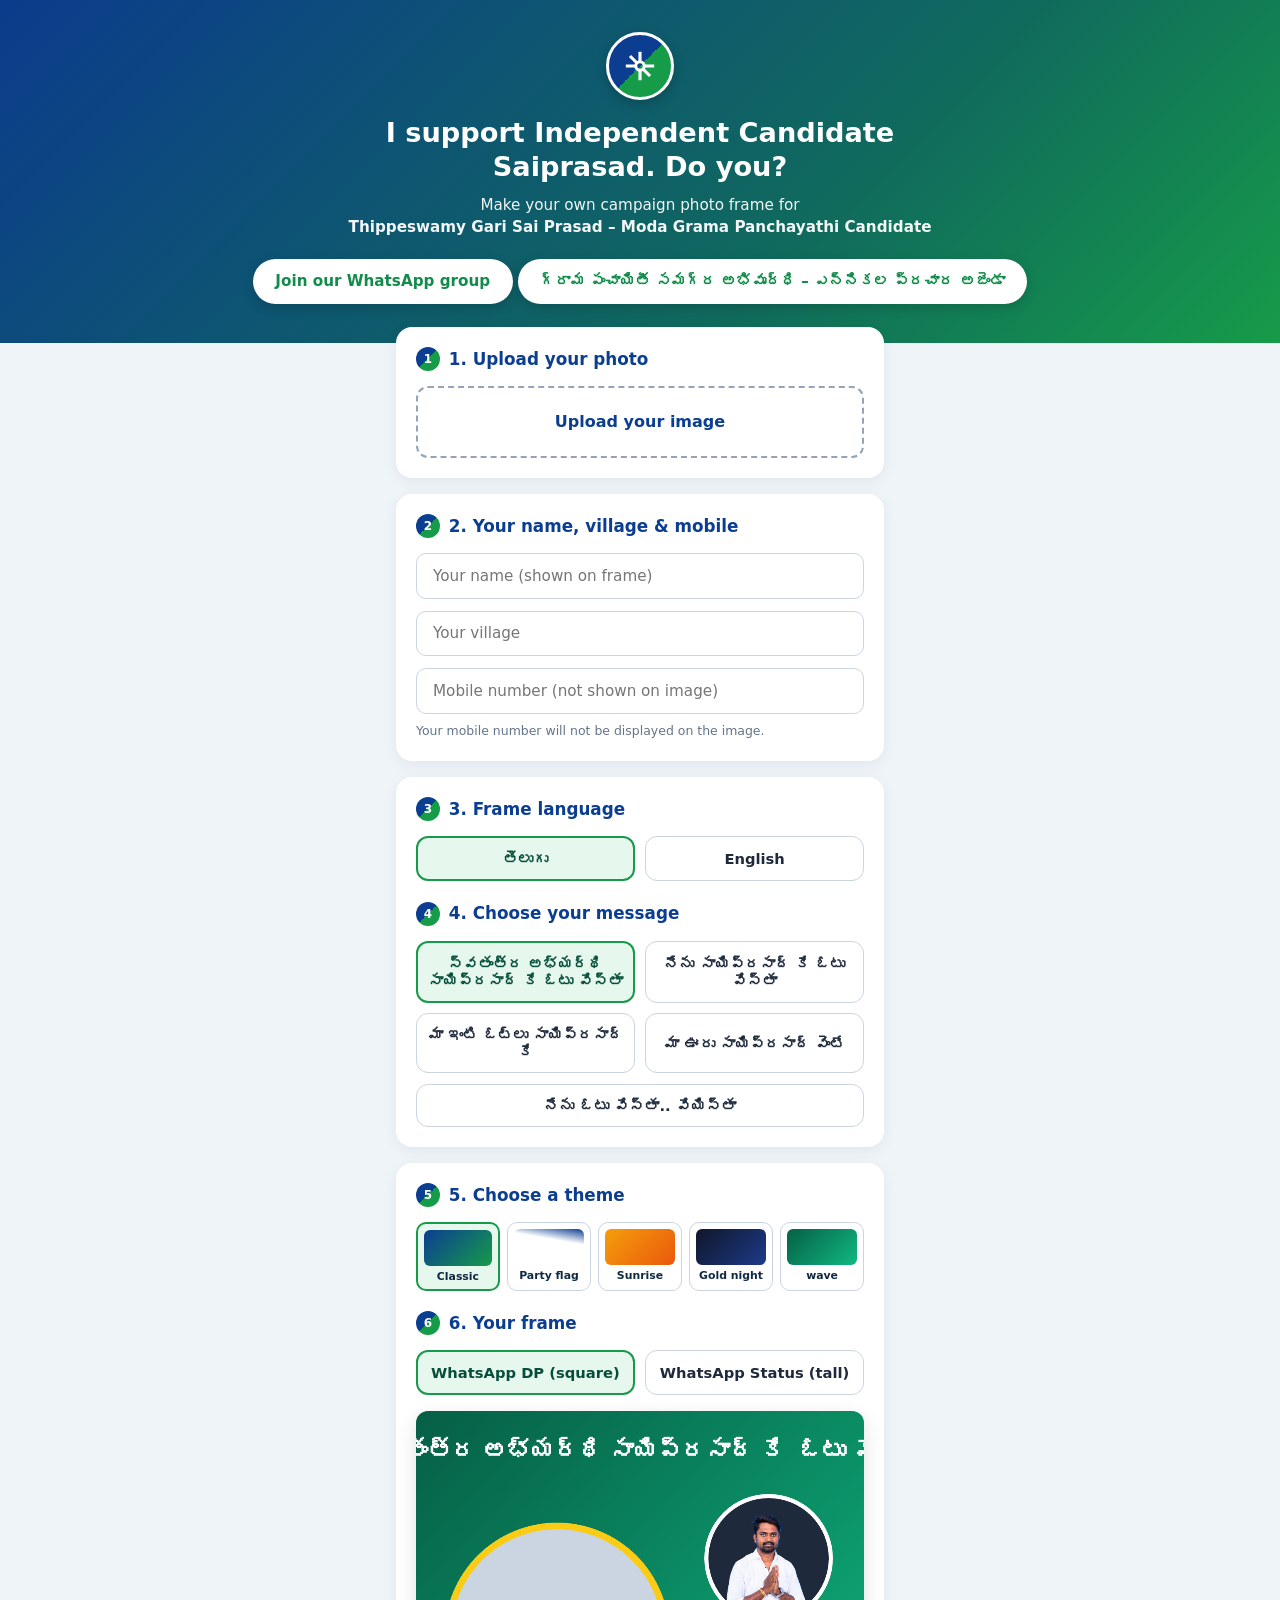
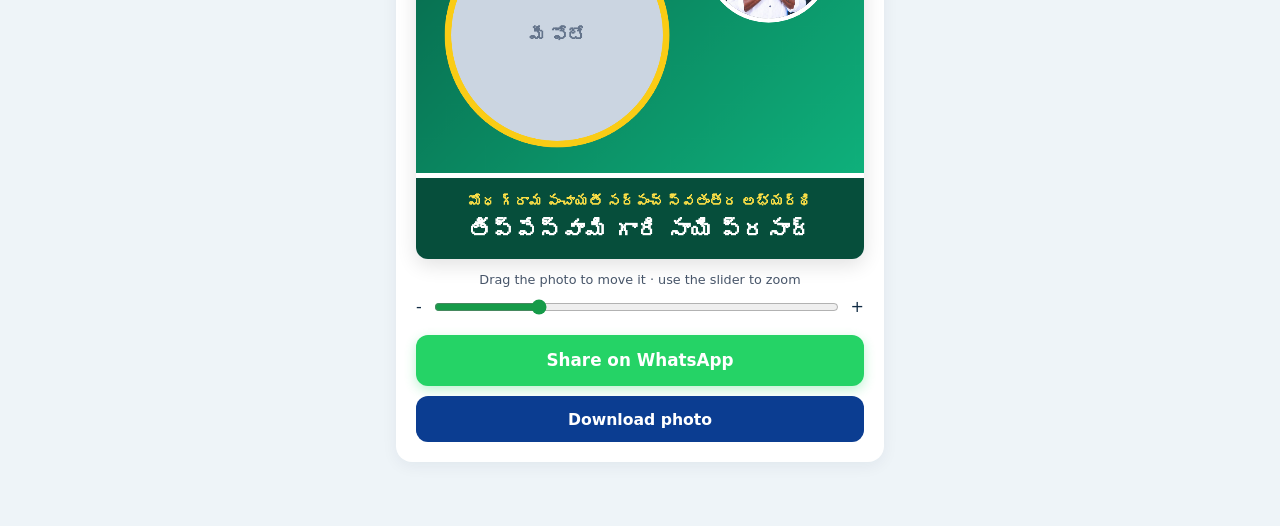
==== commit 6e69032d: "Update index.html" ====
--- a/index.html
+++ b/index.html
@@ -1,644 +1,110 @@
 <!DOCTYPE html>
-<html lang="te">
+<html lang="en">
 <head>
-  <meta charset="UTF-8">
-  <meta name="viewport" content="width=device-width, initial-scale=1.0">
-  <title>Independent Candidate Sai Prasad - Campaign Banner Generator</title>
-  <!-- Google Fonts & Font Awesome Icons -->
-  <link href="https://fonts.googleapis.com/css2?family=Poppins:wght@400;600;700;800&family=Ramabhadra&display=swap" rel="stylesheet">
-  <link rel="stylesheet" href="https://cdnjs.cloudflare.com/ajax/libs/font-awesome/6.4.0/css/all.min.css">
-  
-  <style>
-    :root {
-      --primary-color: #0b6623;
-      --secondary-color: #1e3c72;
-      --accent-color: #ff9933;
-      --bg-color: #f4f7f6;
-      --card-bg: #ffffff;
-      --text-color: #2c3e50;
-    }
-
-    * {
-      box-sizing: border-box;
-      margin: 0;
-      padding: 0;
-    }
-
-    body {
-      font-family: 'Poppins', 'Ramabhadra', sans-serif;
-      background-color: var(--bg-color);
-      color: var(--text-color);
-      line-height: 1.6;
-      padding-bottom: 40px;
-    }
-
-    header {
-      background: linear-gradient(135deg, var(--secondary-color), var(--primary-color));
-      color: white;
-      text-align: center;
-      padding: 25px 15px;
-      box-shadow: 0 4px 12px rgba(0,0,0,0.15);
-    }
-
-    header h1 {
-      font-size: 1.8rem;
-      font-weight: 800;
-      letter-spacing: 0.5px;
-    }
-
-    header p {
-      font-size: 0.95rem;
-      opacity: 0.9;
-      margin-top: 5px;
-    }
-
-    .container {
-      max-width: 1100px;
-      margin: 25px auto;
-      padding: 0 15px;
-    }
-
-    .app-grid {
-      display: grid;
-      grid-template-columns: 1fr;
-      gap: 25px;
-    }
-
-    @media (min-width: 900px) {
-      .app-grid {
-        grid-template-columns: 1fr 1fr;
-      }
-    }
-
-    .card {
-      background: var(--card-bg);
-      border-radius: 16px;
-      padding: 20px;
-      box-shadow: 0 8px 24px rgba(0,0,0,0.06);
-      border: 1px solid rgba(0,0,0,0.05);
-    }
-
-    .card-title {
-      font-size: 1.2rem;
-      font-weight: 700;
-      margin-bottom: 15px;
-      color: var(--secondary-color);
-      display: flex;
-      align-items: center;
-      gap: 10px;
-      border-bottom: 2px solid #eef2f5;
-      padding-bottom: 10px;
-    }
-
-    /* Canvas Area */
-    .canvas-container {
-      display: flex;
-      flex-direction: column;
-      align-items: center;
-      justify-content: center;
-      background: #e9ecef;
-      border-radius: 12px;
-      overflow: hidden;
-      padding: 10px;
-    }
-
-    canvas {
-      width: 100%;
-      max-width: 480px;
-      height: auto;
-      border-radius: 8px;
-      box-shadow: 0 4px 12px rgba(0,0,0,0.15);
-      background: #ffffff;
-      touch-action: none;
-    }
-
-    .canvas-hint {
-      font-size: 0.8rem;
-      color: #6c757d;
-      margin-top: 8px;
-    }
-
-    /* Form Controls */
-    .form-group {
-      margin-bottom: 15px;
-    }
-
-    label {
-      display: block;
-      font-size: 0.85rem;
-      font-weight: 600;
-      margin-bottom: 6px;
-      color: #495057;
-    }
-
-    input[type="text"], select, input[type="file"] {
-      width: 100%;
-      padding: 10px 14px;
-      border: 1.5px solid #ced4da;
-      border-radius: 8px;
-      font-size: 0.95rem;
-      outline: none;
-      transition: border-color 0.2s;
-    }
-
-    input[type="text"]:focus, select:focus {
-      border-color: var(--primary-color);
-    }
-
-    /* Interactive Controls */
-    .controls-grid {
-      display: grid;
-      grid-template-columns: repeat(2, 1fr);
-      gap: 10px;
-      margin-top: 15px;
-    }
-
-    .btn {
-      display: inline-flex;
-      align-items: center;
-      justify-content: center;
-      gap: 8px;
-      padding: 12px 18px;
-      border: none;
-      border-radius: 8px;
-      font-size: 0.9rem;
-      font-weight: 600;
-      cursor: pointer;
-      transition: all 0.2s ease;
-      text-decoration: none;
-    }
-
-    .btn-primary { background-color: var(--primary-color); color: white; }
-    .btn-secondary { background-color: #6c757d; color: white; }
-    .btn-whatsapp { background-color: #25D366; color: white; }
-    .btn-instagram { background: linear-gradient(45deg, #f09433 0%, #e6683c 25%, #dc2743 50%, #cc2366 75%, #bc1888 100%); color: white; }
-    .btn-twitter { background-color: #000000; color: white; }
-    .btn-telegram { background-color: #0088cc; color: white; }
-
-    .btn:hover {
-      opacity: 0.9;
-      transform: translateY(-1px);
-    }
-
-    .share-buttons {
-      display: grid;
-      grid-template-columns: repeat(auto-fit, minmax(140px, 1fr));
-      gap: 10px;
-      margin-top: 15px;
-    }
-
-    /* Manifesto Section */
-    .manifesto-section {
-      margin-top: 40px;
-    }
-
-    .manifesto-header {
-      text-align: center;
-      margin-bottom: 25px;
-    }
-
-    .manifesto-header h2 {
-      font-size: 1.6rem;
-      color: var(--primary-color);
-      font-weight: 800;
-      position: relative;
-      display: inline-block;
-      padding-bottom: 8px;
-    }
-
-    .manifesto-header h2::after {
-      content: '';
-      position: absolute;
-      bottom: 0;
-      left: 20%;
-      right: 20%;
-      height: 4px;
-      background: var(--primary-color);
-      border-radius: 2px;
-    }
-
-    .manifesto-grid {
-      display: grid;
-      grid-template-columns: 1fr;
-      gap: 20px;
-    }
-
-    @media (min-width: 600px) {
-      .manifesto-grid {
-        grid-template-columns: repeat(2, 1fr);
-      }
-    }
-
-    @media (min-width: 992px) {
-      .manifesto-grid {
-        grid-template-columns: repeat(3, 1fr);
-      }
-    }
-
-    .agenda-card {
-      background: white;
-      border-radius: 14px;
-      padding: 22px;
-      border: 2px solid #e2ece9;
-      box-shadow: 0 4px 15px rgba(0,0,0,0.03);
-      transition: transform 0.2s, box-shadow 0.2s;
-    }
-
-    .agenda-card:hover {
-      transform: translateY(-4px);
-      box-shadow: 0 8px 20px rgba(11, 102, 35, 0.12);
-      border-color: var(--primary-color);
-    }
-
-    .agenda-title {
-      font-size: 1.1rem;
-      font-weight: 700;
-      color: var(--primary-color);
-      margin-bottom: 10px;
-      display: flex;
-      align-items: center;
-      gap: 10px;
-    }
-
-    .agenda-title i {
-      font-size: 1.3rem;
-    }
-
-    .agenda-desc {
-      font-size: 0.9rem;
-      color: #555;
-      line-height: 1.5;
-    }
-  </style>
+  <meta charset="UTF-8" />
+  <meta name="viewport" content="width=device-width, initial-scale=1.0" />
+  <title>I Support Independent Candidate SaiPrasad</title>
+  <link rel="stylesheet" href="style.css" />
 </head>
 <body>
 
-  <header>
-    <h1>స్వతంత్ర అభ్యర్థి సాయి ప్రసాద్</h1>
-    <p>గ్రామ పంచాయితీ ఎన్నికల ప్రచార పోస్టర్ జనరేటర్</p>
+  <!-- Header -->
+  <header class="hero">
+    <div class="logo-circle">
+      <svg width="34" height="34" viewBox="0 0 24 24" fill="none" stroke="#fff" stroke-width="2.2">
+        <circle cx="12" cy="12" r="3"/>
+        <path d="M12 2v7M12 15v7M4.93 4.93l4.95 4.95M14.12 14.12l4.95 4.95M2 12h7M15 12h7"/>
+      </svg>
+    </div>
+    <h1>I support Independent Candidate<br>Saiprasad. Do you?</h1>
+    <p>Make your own campaign photo frame for<br><strong>Thippeswamy Gari Sai Prasad – Moda Grama Panchayathi Candidate</strong></p>
+    <a href="https://chat.whatsapp.com/IqmFqqTO0n0EGqBAKA2Isl?s=sh&p=a&iam=2" class="whatsapp-pill">Join our WhatsApp group</a>
+    <a href="https://bnr7466-wq.github.io/yours-saiprasad-sarpach/" class="whatsapp-pill">గ్రామ పంచాయితీ సమగ్ర అభివృద్ధి – ఎన్నికల ప్రచార అజెండా
+</a>
   </header>
 
-  <div class="container">
-    <div class="app-grid">
-      
-      <!-- Canvas Preview Area -->
-      <div class="card">
-        <div class="card-title">
-          <i class="fa-solid fa-image"></i> డిజిటల్ బ్యానర్ ప్రివ్యూ (Poster Preview)
+  <main class="container">
+
+    <!-- Step 1: Upload -->
+    <section class="card">
+      <div class="step-title"><span class="step-badge">1</span> 1. Upload your photo</div>
+      <label class="upload-box" for="photoInput">
+        Upload your image
+        <input type="file" id="photoInput" accept="image/*" hidden />
+      </label>
+    </section>
+
+    <!-- Step 2: Supporter Info -->
+    <section class="card">
+      <div class="step-title"><span class="step-badge">2</span> 2. Your name, village &amp; mobile</div>
+      <div class="input-group">
+        <input type="text" id="supporterName" placeholder="Your name (shown on frame)" />
+        <input type="text" id="supporterVillage" placeholder="Your village" />
+        <input type="tel" id="supporterMobile" placeholder="Mobile number (not shown on image)" />
+      </div>
+      <p class="privacy-note">Your mobile number will not be displayed on the image.</p>
+    </section>
+
+    <!-- Step 3 & 4: Language & Slogans -->
+    <section class="card">
+      <div class="step-title"><span class="step-badge">3</span> 3. Frame language</div>
+      <div class="grid-2" style="margin-bottom: 1.25rem;">
+        <button type="button" class="opt-btn active" data-lang="te">తెలుగు</button>
+        <button type="button" class="opt-btn" data-lang="en">English</button>
+      </div>
+
+      <div class="step-title"><span class="step-badge">4</span> 4. Choose your message</div>
+      <div class="grid-2" id="sloganContainer"></div>
+    </section>
+
+    <!-- Step 5 & 6: Theme & Frame Size -->
+    <section class="card">
+      <div class="step-title"><span class="step-badge">5</span> 5. Choose a theme</div>
+      <div class="theme-grid" id="themeGrid" style="margin-bottom: 1.25rem;">
+        <div class="theme-card active" data-theme="classic">
+          <div class="swatch" style="background: linear-gradient(135deg, #0b3d91, #169b49);"></div>
+          <span class="theme-label">Classic</span>
         </div>
-        <div class="canvas-container">
-          <canvas id="bannerCanvas" width="1080" height="1080"></canvas>
-          <p class="canvas-hint">💡 చిట్కా: మీ ఫోటోను వేలితో లేదా మౌస్‌తో ప్యాన్/జూమ్ చేయవచ్చు.</p>
+        <div class="theme-card" data-theme="flag">
+          <div class="swatch" style="background: linear-gradient(190deg, #0b3d91, #ffffff 33%, #ffffff);"></div>
+          <span class="theme-label">Party flag</span>
+        </div>
+        <div class="theme-card" data-theme="sunrise">
+          <div class="swatch" style="background: linear-gradient(135deg, #f59e0b, #ea580c);"></div>
+          <span class="theme-label">Sunrise</span>
+        </div>
+        <div class="theme-card" data-theme="gold">
+          <div class="swatch" style="background: linear-gradient(135deg, #0f172a, #1e3a8a);"></div>
+          <span class="theme-label">Gold night</span>
+        </div>
+        <div class="theme-card" data-theme="wave">
+          <div class="swatch" style="background: linear-gradient(135deg, #065f46, #10b981);"></div>
+          <span class="theme-label"> wave</span>
         </div>
       </div>
 
-      <!-- Controls Area -->
-      <div class="card">
-        <div class="card-title">
-          <i class="fa-solid fa-sliders"></i> మీ వివరాలు & ఫోటో సర్దుబాటు
-        </div>
-
-        <div class="form-group">
-          <label><i class="fa-solid fa-upload"></i> మీ ఫోటోను ఎంచుకోండి (Upload Photo)</label>
-          <input type="file" id="userPhotoInput" accept="image/*">
-        </div>
-
-        <div class="form-group">
-          <label><i class="fa-solid fa-user"></i> మద్దతుదారుని పేరు (Supporter Name)</label>
-          <input type="text" id="supporterName" value="కంబగిరి స్వామి" placeholder="మీ పేరు నమోదు చేయండి">
-        </div>
-
-        <div class="form-group">
-          <label><i class="fa-solid fa-location-dot"></i> గ్రామం / వార్డు (Village/Location)</label>
-          <input type="text" id="supporterLocation" value="మోదా గ్రామం" placeholder="మీ ఊరి పేరు">
-        </div>
-
-        <div class="form-group">
-          <label><i class="fa-solid fa-palette"></i> కలర్ థీమ్ (Theme Presets)</label>
-          <select id="themeSelect">
-            <option value="green">ఇండిపెండెంట్ గ్రీన్ & నేవీ (Green & Navy)</option>
-            <option value="saffron">రాయల్ ప్లాటినం & ఆరెంజ్ (Saffron & Slate)</option>
-            <option value="emerald">మోడరన్ ఎమరాల్డ్ & గోల్డ్ (Emerald & Gold)</option>
-          </select>
-        </div>
-
-        <!-- Transform Controls -->
-        <label><i class="fa-solid fa-crop-simple"></i> ఫోటో సైజు మరియు పొజిషన్</label>
-        <div class="controls-grid">
-          <button class="btn btn-secondary" id="zoomInBtn"><i class="fa-solid fa-magnifying-glass-plus"></i> జూమ్ ఇన్</button>
-          <button class="btn btn-secondary" id="zoomOutBtn"><i class="fa-solid fa-magnifying-glass-minus"></i> జూమ్ అవుట్</button>
-          <button class="btn btn-secondary" id="rotateBtn"><i class="fa-solid fa-rotate-right"></i> తిప్పండి</button>
-          <button class="btn btn-secondary" id="flipBtn"><i class="fa-solid fa-right-left"></i> హారిజాంటల్ ఫ్లిప్</button>
-        </div>
-
-        <hr style="margin: 20px 0; border: 0; border-top: 1px solid #eee;">
-
-        <!-- Download & Sharing Section -->
-        <div class="card-title" style="border:none; padding:0; margin-bottom:10px;">
-          <i class="fa-solid fa-share-nodes"></i> డౌన్‌లోడ్ & సోషల్ మీడియా షేర్
-        </div>
-        
-        <button class="btn btn-primary" id="downloadBtn" style="width: 100%; margin-bottom: 10px;">
-          <i class="fa-solid fa-download"></i> HD బ్యానర్ డౌన్‌లోడ్ చేయండి
-        </button>
-
-        <div class="share-buttons">
-          <button class="btn btn-whatsapp" id="shareWhatsapp">
-            <i class="fa-brands fa-whatsapp"></i> WhatsApp
-          </button>
-          <button class="btn btn-instagram" id="shareInstagram">
-            <i class="fa-brands fa-instagram"></i> Instagram
-          </button>
-          <button class="btn btn-twitter" id="shareTwitter">
-            <i class="fa-brands fa-x-twitter"></i> Twitter/X
-          </button>
-          <button class="btn btn-telegram" id="shareTelegram">
-            <i class="fa-brands fa-telegram"></i> Telegram
-          </button>
-        </div>
+      <div class="step-title"><span class="step-badge">6</span> 6. Your frame</div>
+      <div class="grid-2">
+        <button type="button" class="opt-btn active" data-format="square">WhatsApp DP (square)</button>
+        <button type="button" class="opt-btn" data-format="tall">WhatsApp Status (tall)</button>
       </div>
 
-    </div>
-
-    <!-- 6 Election Manifesto Agenda Cards -->
-    <div class="manifesto-section">
-      <div class="manifesto-header">
-        <h2>గ్రామ పంచాయితీ సమగ్ర అభివృద్ధి - మన ఎన్నికల ప్రచార అజెండా</h2>
+      <div class="canvas-wrapper">
+        <canvas id="frameCanvas" width="1080" height="1080"></canvas>
       </div>
 
-      <div class="manifesto-grid">
+      <p class="controls-hint">Drag the photo to move it &middot; use the slider to zoom</p>
+      <div class="zoom-row">
+        <span>-</span>
+        <input type="range" id="zoomSlider" min="0.5" max="2.5" step="0.02" value="1" />
+        <span>+</span>
+      </div>
 
-        <!-- Point 1 -->
-        <div class="agenda-card">
-          <div class="agenda-title">
-            <i class="fa-solid fa-volleyball" style="color:#e67e22;"></i> యువత మరియు క్రీడా వికాసం
-          </div>
-          <div class="agenda-desc">
-            యువత కోసం క్రీడా మైదానం ఏర్పాటు, మైదాన శుభ్రత పనులు, స్పోర్ట్స్ కిట్లు పంపిణీ మరియు క్రీడా టోర్నమెంట్లకు పూర్తి స్థాయి సహకారం.
-          </div>
-        </div>
+      <button type="button" class="btn-primary" id="shareBtn">Share on WhatsApp</button>
+      <button type="button" class="btn-secondary" id="downloadBtn">Download photo</button>
+    </section>
+  </main>
 
-        <!-- Point 2 -->
-        <div class="agenda-card">
-          <div class="agenda-title">
-            <i class="fa-solid fa-mosque" style="color:#8e44ad;"></i> మైనారిటీల సంక్షేమం
-          </div>
-          <div class="agenda-desc">
-            మొహర్రం పండుగ మరియు ఇతర కార్యక్రమాల నిర్వహణ కోసం శాశ్వత షెడ్డు నిర్మాణం మరియు అవసరమైన మౌలిక సదుపాయాల కల్పన.
-          </div>
-        </div>
-
-        <!-- Point 3 -->
-        <div class="agenda-card">
-          <div class="agenda-title">
-            <i class="fa-solid fa-gopuram" style="color:#d35400;"></i> మోదా గ్రామం & ఆలయాల అభివృద్ధి
-          </div>
-          <div class="agenda-desc">
-            మోదా గ్రామ ప్రధాన ద్వారం వద్ద సుందరమైన ఆర్చ్ నిర్మాణం మరియు గ్రామ పంచాయతీ పరిధిలోని దేవాలయాల అభివృద్ధి పనులు.
-          </div>
-        </div>
-
-        <!-- Point 4 -->
-        <div class="agenda-card">
-          <div class="agenda-title">
-            <i class="fa-solid fa-video" style="color:#2980b9;"></i> బాలికల రక్షణ & గ్రామ భద్రత
-          </div>
-          <div class="agenda-desc">
-            పాఠశాల బాలికల భద్రతకు ప్రత్యేక చర్యలు మరియు పాఠశాల జోన్, బస్టాండ్, ప్రధాన ప్రవేశ ద్వారాల వద్ద సీసీ కెమెరాల ఏర్పాటు.
-          </div>
-        </div>
-
-        <!-- Point 5 -->
-        <div class="agenda-card">
-          <div class="agenda-title">
-            <i class="fa-solid fa-tree" style="color:#27ae60;"></i> పారిశుధ్యం & హరిత గ్రామం
-          </div>
-          <div class="agenda-desc">
-            గ్రామంలో నిరంతర పారిశుధ్య నిర్వహణ, పరిశుభ్రత మరియు పచ్చదనం కోసం విరివిగా మొక్కలు నాటడం, వాటి సంరక్షణ.
-          </div>
-        </div>
-
-        <!-- Point 6 -->
-        <div class="agenda-card">
-          <div class="agenda-title">
-            <i class="fa-solid fa-handshake-angle" style="color:#f39c12;"></i> సంక్షేమ పథకాలు
-          </div>
-          <div class="agenda-desc">
-            అర్హులైన ప్రతి ఒక్కరికీ పింఛన్లు, ఇళ్లు, రేషన్, రైతు సంక్షేమ పథకాల విషయంలో పూర్తి సహాయ సహకారాలు.
-          </div>
-        </div>
-
-      </div>
-    </div>
-  </div>
-
-  <script>
-    const canvas = document.getElementById('bannerCanvas');
-    const ctx = canvas.getContext('2d');
-
-    // Images State
-    let leaderImg = new Image();
-    let userImg = null;
-
-    // User Image Transformation State
-    let scale = 1;
-    let offsetX = 0;
-    let offsetY = 0;
-    let rotation = 0;
-    let isFlipped = false;
-
-    // Dragging State
-    let isDragging = false;
-    let startX, startY;
-
-    // Preload Fixed Candidate Image (photo.jpg)
-    leaderImg.src = 'photo.jpg';
-    leaderImg.onload = () => drawCanvas();
-    leaderImg.onerror = () => {
-      console.log('photo.jpg not found, using SVG canvas fallback.');
-      drawCanvas();
-    };
-
-    // User Photo Upload
-    document.getElementById('userPhotoInput').addEventListener('change', function(e) {
-      const file = e.target.files[0];
-      if (file) {
-        const reader = new FileReader();
-        reader.onload = function(evt) {
-          userImg = new Image();
-          userImg.onload = function() {
-            scale = 1;
-            offsetX = 0;
-            offsetY = 0;
-            rotation = 0;
-            isFlipped = false;
-            drawCanvas();
-          };
-          userImg.src = evt.target.result;
-        };
-        reader.readAsDataURL(file);
-      }
-    });
-
-    // Event Listeners for Live Text & Theme Changes
-    document.getElementById('supporterName').addEventListener('input', drawCanvas);
-    document.getElementById('supporterLocation').addEventListener('input', drawCanvas);
-    document.getElementById('themeSelect').addEventListener('change', drawCanvas);
-
-    // Image Transform Buttons
-    document.getElementById('zoomInBtn').addEventListener('click', () => { scale *= 1.1; drawCanvas(); });
-    document.getElementById('zoomOutBtn').addEventListener('click', () => { scale /= 1.1; drawCanvas(); });
-    document.getElementById('rotateBtn').addEventListener('click', () => { rotation += 90; drawCanvas(); });
-    document.getElementById('flipBtn').addEventListener('click', () => { isFlipped = !isFlipped; drawCanvas(); });
-
-    // Drag & Touch Handling
-    canvas.addEventListener('mousedown', startDrag);
-    canvas.addEventListener('mousemove', drag);
-    canvas.addEventListener('mouseup', stopDrag);
-    canvas.addEventListener('mouseleave', stopDrag);
-
-    canvas.addEventListener('touchstart', (e) => startDrag(e.touches[0]));
-    canvas.addEventListener('touchmove', (e) => drag(e.touches[0]));
-    canvas.addEventListener('touchend', stopDrag);
-
-    function startDrag(e) {
-      isDragging = true;
-      const rect = canvas.getBoundingClientRect();
-      const scaleX = canvas.width / rect.width;
-      const scaleY = canvas.height / rect.height;
-      startX = e.clientX * scaleX - offsetX;
-      startY = e.clientY * scaleY - offsetY;
-    }
-
-    function drag(e) {
-      if (!isDragging || !userImg) return;
-      const rect = canvas.getBoundingClientRect();
-      const scaleX = canvas.width / rect.width;
-      const scaleY = canvas.height / rect.height;
-      offsetX = e.clientX * scaleX - startX;
-      offsetY = e.clientY * scaleY - startY;
-      drawCanvas();
-    }
-
-    function stopDrag() {
-      isDragging = false;
-    }
-
-    // Main Canvas Render Engine
-    function drawCanvas() {
-      const w = canvas.width;
-      const h = canvas.height;
-      const theme = document.getElementById('themeSelect').value;
-
-      let primaryBg = '#0b6623';
-      let accentBg = '#1e3c72';
-
-      if (theme === 'saffron') { primaryBg = '#ff9933'; accentBg = '#2c3e50'; }
-      if (theme === 'emerald') { primaryBg = '#005f73'; accentBg = '#94d2bd'; }
-
-      ctx.clearRect(0, 0, w, h);
-
-      // Background Grid Pattern
-      ctx.fillStyle = '#f8f9fa';
-      ctx.fillRect(0, 0, w, h);
-
-      // Left Panel: Fixed Leader Photo
-      ctx.save();
-      ctx.beginPath();
-      ctx.rect(0, 0, w / 2, h * 0.72);
-      ctx.clip();
-      if (leaderImg.complete && leaderImg.naturalWidth !== 0) {
-        ctx.drawImage(leaderImg, 0, 0, w / 2, h * 0.72);
-      } else {
-        ctx.fillStyle = '#e9ecef';
-        ctx.fillRect(0, 0, w / 2, h * 0.72);
-        ctx.fillStyle = primaryBg;
-        ctx.font = 'bold 36px Ramabhadra';
-        ctx.textAlign = 'center';
-        ctx.fillText('సాయి ప్రసాద్', w / 4, h * 0.35);
-      }
-      ctx.restore();
-
-      // Right Panel: User / Supporter Photo
-      ctx.save();
-      ctx.beginPath();
-      ctx.rect(w / 2, 0, w / 2, h * 0.72);
-      ctx.clip();
-      if (userImg) {
-        ctx.translate(w * 0.75 + offsetX, h * 0.36 + offsetY);
-        ctx.rotate((rotation * Math.PI) / 180);
-        ctx.scale(isFlipped ? -scale : scale, scale);
-        ctx.drawImage(userImg, -userImg.width / 2, -userImg.height / 2);
-      } else {
-        ctx.fillStyle = '#dee2e6';
-        ctx.fillRect(w / 2, 0, w / 2, h * 0.72);
-        ctx.fillStyle = '#6c757d';
-        ctx.font = 'bold 28px Poppins';
-        ctx.textAlign = 'center';
-        ctx.fillText('మీ ఫోటో ఎంచుకోండి', w * 0.75, h * 0.36);
-        ctx.font = '22px Poppins';
-        ctx.fillText('(Upload Photo)', w * 0.75, h * 0.40);
-      }
-      ctx.restore();
-
-      // Center Dividing Stripe
-      ctx.fillStyle = primaryBg;
-      ctx.fillRect(w / 2 - 4, 0, 8, h * 0.72);
-
-      // Bottom Campaign Banner Card Overlay
-      ctx.fillStyle = primaryBg;
-      ctx.fillRect(0, h * 0.72, w, h * 0.28);
-
-      ctx.fillStyle = accentBg;
-      ctx.fillRect(0, h * 0.72, w, 40);
-
-      // Banner Text Content
-      ctx.fillStyle = '#ffffff';
-      ctx.font = 'bold 36px Ramabhadra';
-      ctx.textAlign = 'center';
-      ctx.fillText('స్వతంత్ర అభ్యర్థి - సాయి ప్రసాద్', w / 2, h * 0.72 + 30);
-
-      ctx.font = 'bold 42px Ramabhadra';
-      ctx.fillStyle = '#ffeb3b';
-      ctx.fillText('ఓటు వేసి గెలిపించండి!', w / 2, h * 0.83);
-
-      // Dynamic Supporter & Location Text
-      const name = document.getElementById('supporterName').value || '';
-      const location = document.getElementById('supporterLocation').value || '';
-
-      ctx.fillStyle = '#ffffff';
-      ctx.font = '28px Ramabhadra';
-      ctx.fillText(`మద్దతుదారులు: ${name} (${location})`, w / 2, h * 0.93);
-    }
-
-    // High-Res Image Download Button
-    document.getElementById('downloadBtn').addEventListener('click', () => {
-      const link = document.createElement('a');
-      link.download = 'sai-prasad-campaign-banner.png';
-      link.href = canvas.toDataURL('image/png');
-      link.click();
-    });
-
-    // Social Sharing Functionalities
-    const shareText = "స్వతంత్ర అభ్యర్థి సాయి ప్రసాద్ గారికి మీ అమూల్యమైన ఓటు వేసి గెలిపించండి! మన గ్రామం, మన హక్కు!";
-    const pageUrl = window.location.href;
-
-    document.getElementById('shareWhatsapp').addEventListener('click', () => {
-      window.open(`https://api.whatsapp.com/send?text=${encodeURIComponent(shareText + ' ' + pageUrl)}`, '_blank');
-    });
-
-    document.getElementById('shareInstagram').addEventListener('click', () => {
-      alert('బ్యానర్‌ను డౌన్‌లోడ్ చేసి మీ ఇన్‌స్టాగ్రామ్ స్టోరీ లేదా పోస్ట్‌లో షేర్ చేయండి!');
-      document.getElementById('downloadBtn').click();
-    });
-
-    document.getElementById('shareTwitter').addEventListener('click', () => {
-      window.open(`https://twitter.com/intent/tweet?text=${encodeURIComponent(shareText)}&url=${encodeURIComponent(pageUrl)}`, '_blank');
-    });
-
-    document.getElementById('shareTelegram').addEventListener('click', () => {
-      window.open(`https://t.me/share/url?url=${encodeURIComponent(pageUrl)}&text=${encodeURIComponent(shareText)}`, '_blank');
-    });
-  </script>
+  <script src="app.js"></script>
 </body>
-</html>+</html>
--- a/style.css
+++ b/style.css
@@ -0,0 +1,285 @@
+:root {
+  --blue: #0b3d91;
+  --green: #169b49;
+  --bg: #eef4f8;
+  --card: #ffffff;
+  --text: #102a43;
+  --border: #cbd5e1;
+  --active-bg: #e6f7ed;
+}
+
+* {
+  box-sizing: border-box;
+  margin: 0;
+  padding: 0;
+}
+
+body {
+  font-family: system-ui, -apple-system, 'Segoe UI', Roboto, 'Noto Sans Telugu', sans-serif;
+  background-color: var(--bg);
+  color: var(--text);
+  line-height: 1.5;
+  padding-bottom: 3rem;
+}
+
+.hero {
+  background: linear-gradient(135deg, #0b3b8c 0%, #106b5c 65%, #169b49 100%);
+  color: #ffffff;
+  text-align: center;
+  padding: 2rem 1.25rem 2.4rem;
+  position: relative;
+  overflow: hidden;
+}
+
+.logo-circle {
+  width: 68px;
+  height: 68px;
+  border-radius: 50%;
+  background: linear-gradient(135deg, #0b3d91 50%, #169b49 50%);
+  border: 3px solid #ffffff;
+  margin: 0 auto 1rem;
+  display: flex;
+  align-items: center;
+  justify-content: center;
+  box-shadow: 0 4px 12px rgba(0, 0, 0, 0.2);
+}
+
+.hero h1 {
+  font-size: 1.7rem;
+  font-weight: 800;
+  line-height: 1.25;
+  margin-bottom: 0.6rem;
+}
+
+.hero p {
+  font-size: 0.95rem;
+  opacity: 0.95;
+  margin-bottom: 1.25rem;
+}
+
+.whatsapp-pill {
+  display: inline-flex;
+  align-items: center;
+  gap: 0.5rem;
+  background: #ffffff;
+  color: #128c4a;
+  font-weight: 700;
+  font-size: 0.95rem;
+  padding: 0.7rem 1.4rem;
+  border-radius: 999px;
+  text-decoration: none;
+  box-shadow: 0 4px 12px rgba(0, 0, 0, 0.15);
+}
+
+.container {
+  max-width: 520px;
+  margin: -1rem auto 0;
+  padding: 0 1rem;
+  position: relative;
+  z-index: 2;
+}
+
+.card {
+  background: var(--card);
+  border-radius: 16px;
+  padding: 1.25rem;
+  margin-bottom: 1rem;
+  box-shadow: 0 4px 16px rgba(16, 42, 67, 0.06);
+}
+
+.step-title {
+  display: flex;
+  align-items: center;
+  gap: 0.55rem;
+  font-size: 1.05rem;
+  font-weight: 700;
+  color: #0b3d91;
+  margin-bottom: 0.9rem;
+}
+
+.step-badge {
+  width: 24px;
+  height: 24px;
+  border-radius: 50%;
+  background: linear-gradient(135deg, #0b3d91 50%, #169b49 50%);
+  color: #fff;
+  font-size: 0.75rem;
+  display: inline-flex;
+  align-items: center;
+  justify-content: center;
+  flex-shrink: 0;
+}
+
+.upload-box {
+  border: 2px dashed #94a3b8;
+  border-radius: 12px;
+  padding: 1.35rem;
+  text-align: center;
+  cursor: pointer;
+  color: #0b3d91;
+  font-weight: 700;
+  font-size: 1rem;
+  transition: background 0.2s;
+  display: block;
+}
+
+.upload-box:hover {
+  background: #f8fafc;
+}
+
+.input-group {
+  display: flex;
+  flex-direction: column;
+  gap: 0.75rem;
+}
+
+input[type="text"],
+input[type="tel"] {
+  width: 100%;
+  padding: 0.8rem 1rem;
+  border: 1.5px solid var(--border);
+  border-radius: 10px;
+  font-size: 0.95rem;
+  font-family: inherit;
+  outline: none;
+}
+
+input:focus {
+  border-color: var(--green);
+}
+
+.privacy-note {
+  font-size: 0.78rem;
+  color: #64748b;
+  margin-top: 0.5rem;
+}
+
+.grid-2 {
+  display: grid;
+  grid-template-columns: 1fr 1fr;
+  gap: 0.65rem;
+}
+
+.opt-btn {
+  background: #ffffff;
+  border: 1.5px solid var(--border);
+  border-radius: 12px;
+  padding: 0.75rem 0.6rem;
+  font-family: inherit;
+  font-size: 0.92rem;
+  font-weight: 700;
+  color: #1e293b;
+  cursor: pointer;
+  text-align: center;
+  transition: all 0.15s ease;
+}
+
+.opt-btn.full {
+  grid-column: 1 / -1;
+}
+
+.opt-btn.active {
+  border: 2px solid var(--green);
+  background: var(--active-bg);
+  color: #064e3b;
+}
+
+.theme-grid {
+  display: grid;
+  grid-template-columns: repeat(5, 1fr);
+  gap: 0.45rem;
+}
+
+.theme-card {
+  border: 1.5px solid var(--border);
+  border-radius: 10px;
+  padding: 0.35rem;
+  text-align: center;
+  cursor: pointer;
+  background: #fff;
+}
+
+.theme-card.active {
+  border: 2px solid var(--green);
+  background: var(--active-bg);
+}
+
+.swatch {
+  height: 36px;
+  border-radius: 6px;
+  margin-bottom: 0.3rem;
+}
+
+.theme-label {
+  font-size: 0.68rem;
+  font-weight: 700;
+  display: block;
+  line-height: 1.15;
+}
+
+.canvas-wrapper {
+  margin-top: 1rem;
+  border-radius: 12px;
+  overflow: hidden;
+  box-shadow: 0 6px 20px rgba(0, 0, 0, 0.12);
+  background: #e2e8f0;
+  touch-action: none;
+}
+
+canvas {
+  width: 100%;
+  height: auto;
+  display: block;
+  cursor: grab;
+}
+
+canvas:active {
+  cursor: grabbing;
+}
+
+.controls-hint {
+  text-align: center;
+  font-size: 0.8rem;
+  color: #475569;
+  margin: 0.65rem 0 0.4rem;
+}
+
+.zoom-row {
+  display: flex;
+  align-items: center;
+  gap: 0.75rem;
+  margin-bottom: 1rem;
+}
+
+.zoom-row input[type="range"] {
+  flex: 1;
+  accent-color: var(--green);
+}
+
+.btn-primary {
+  width: 100%;
+  background: #25d366;
+  color: #ffffff;
+  border: none;
+  border-radius: 12px;
+  padding: 0.95rem;
+  font-size: 1.05rem;
+  font-weight: 700;
+  font-family: inherit;
+  cursor: pointer;
+  margin-bottom: 0.65rem;
+  box-shadow: 0 4px 12px rgba(37, 211, 102, 0.3);
+}
+
+.btn-secondary {
+  width: 100%;
+  background: #0b3d91;
+  color: #ffffff;
+  border: none;
+  border-radius: 12px;
+  padding: 0.85rem;
+  font-size: 0.98rem;
+  font-weight: 700;
+  font-family: inherit;
+  cursor: pointer;
+}
